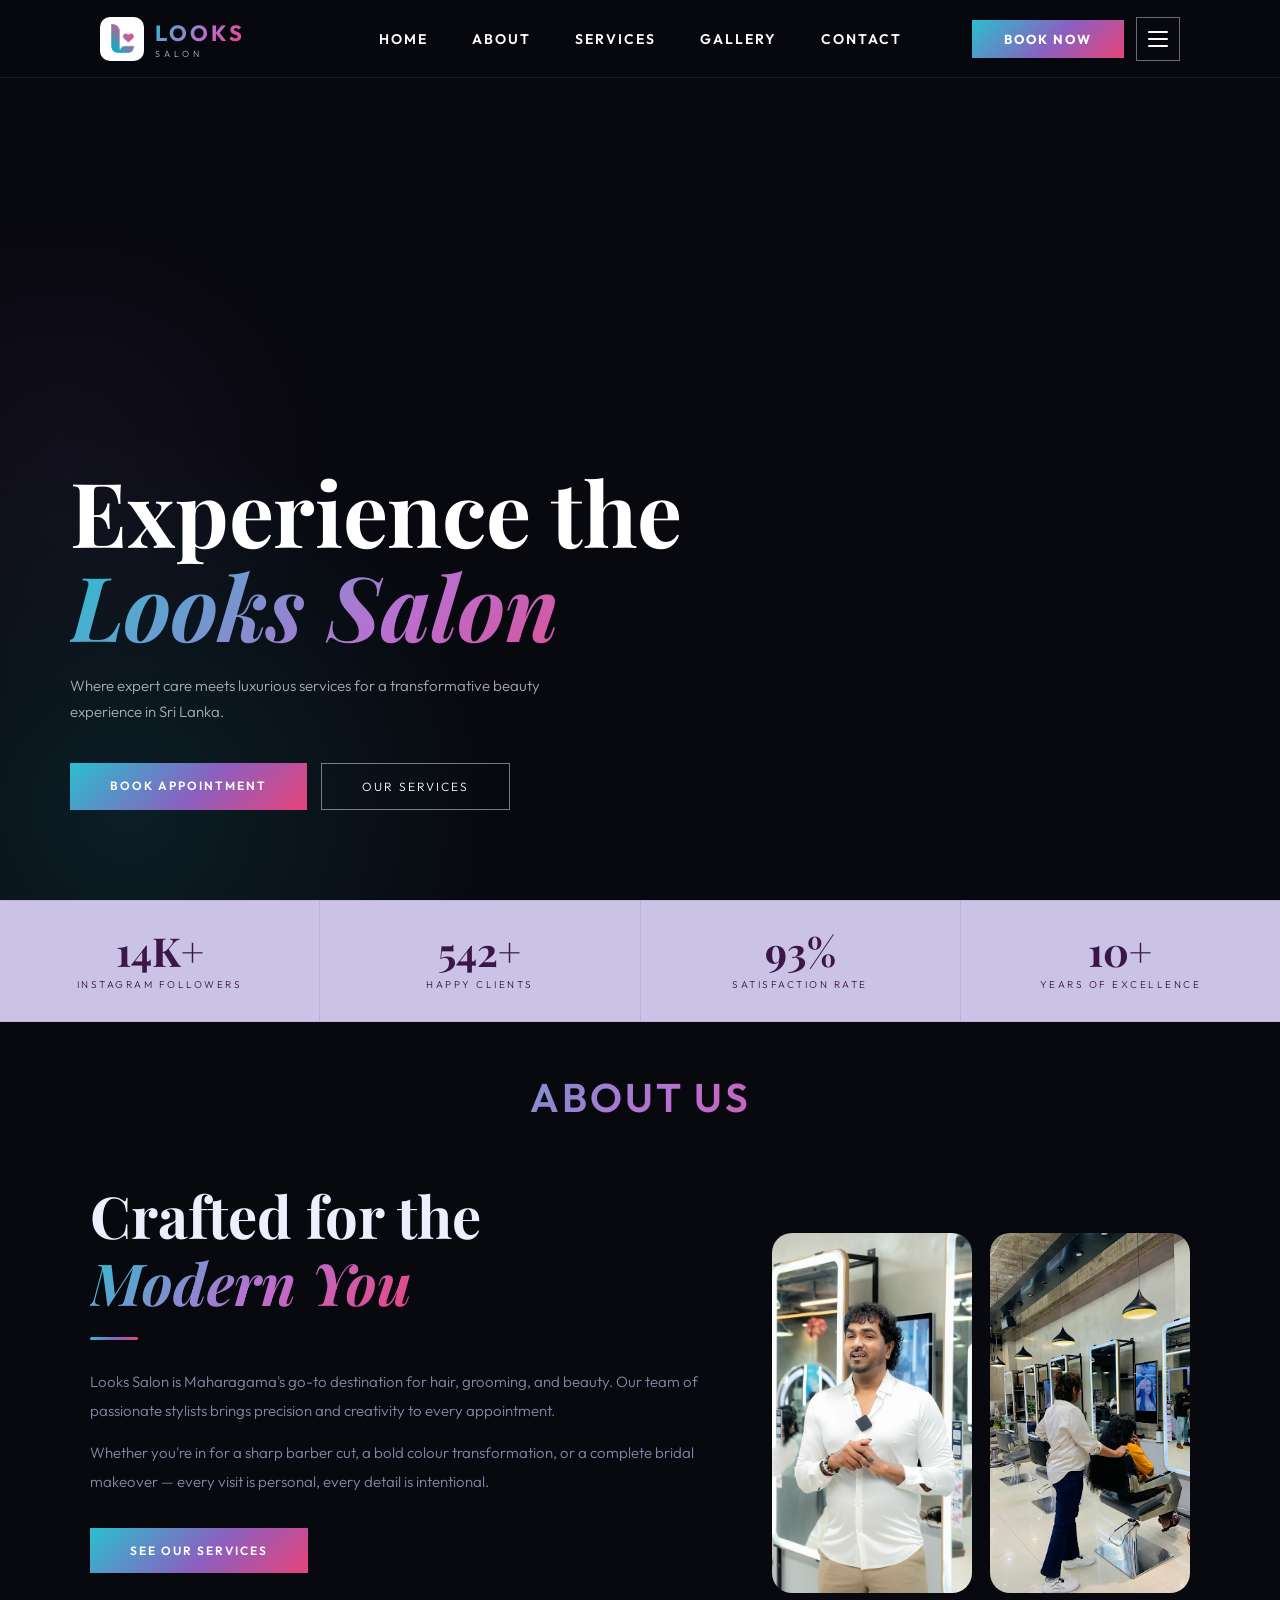
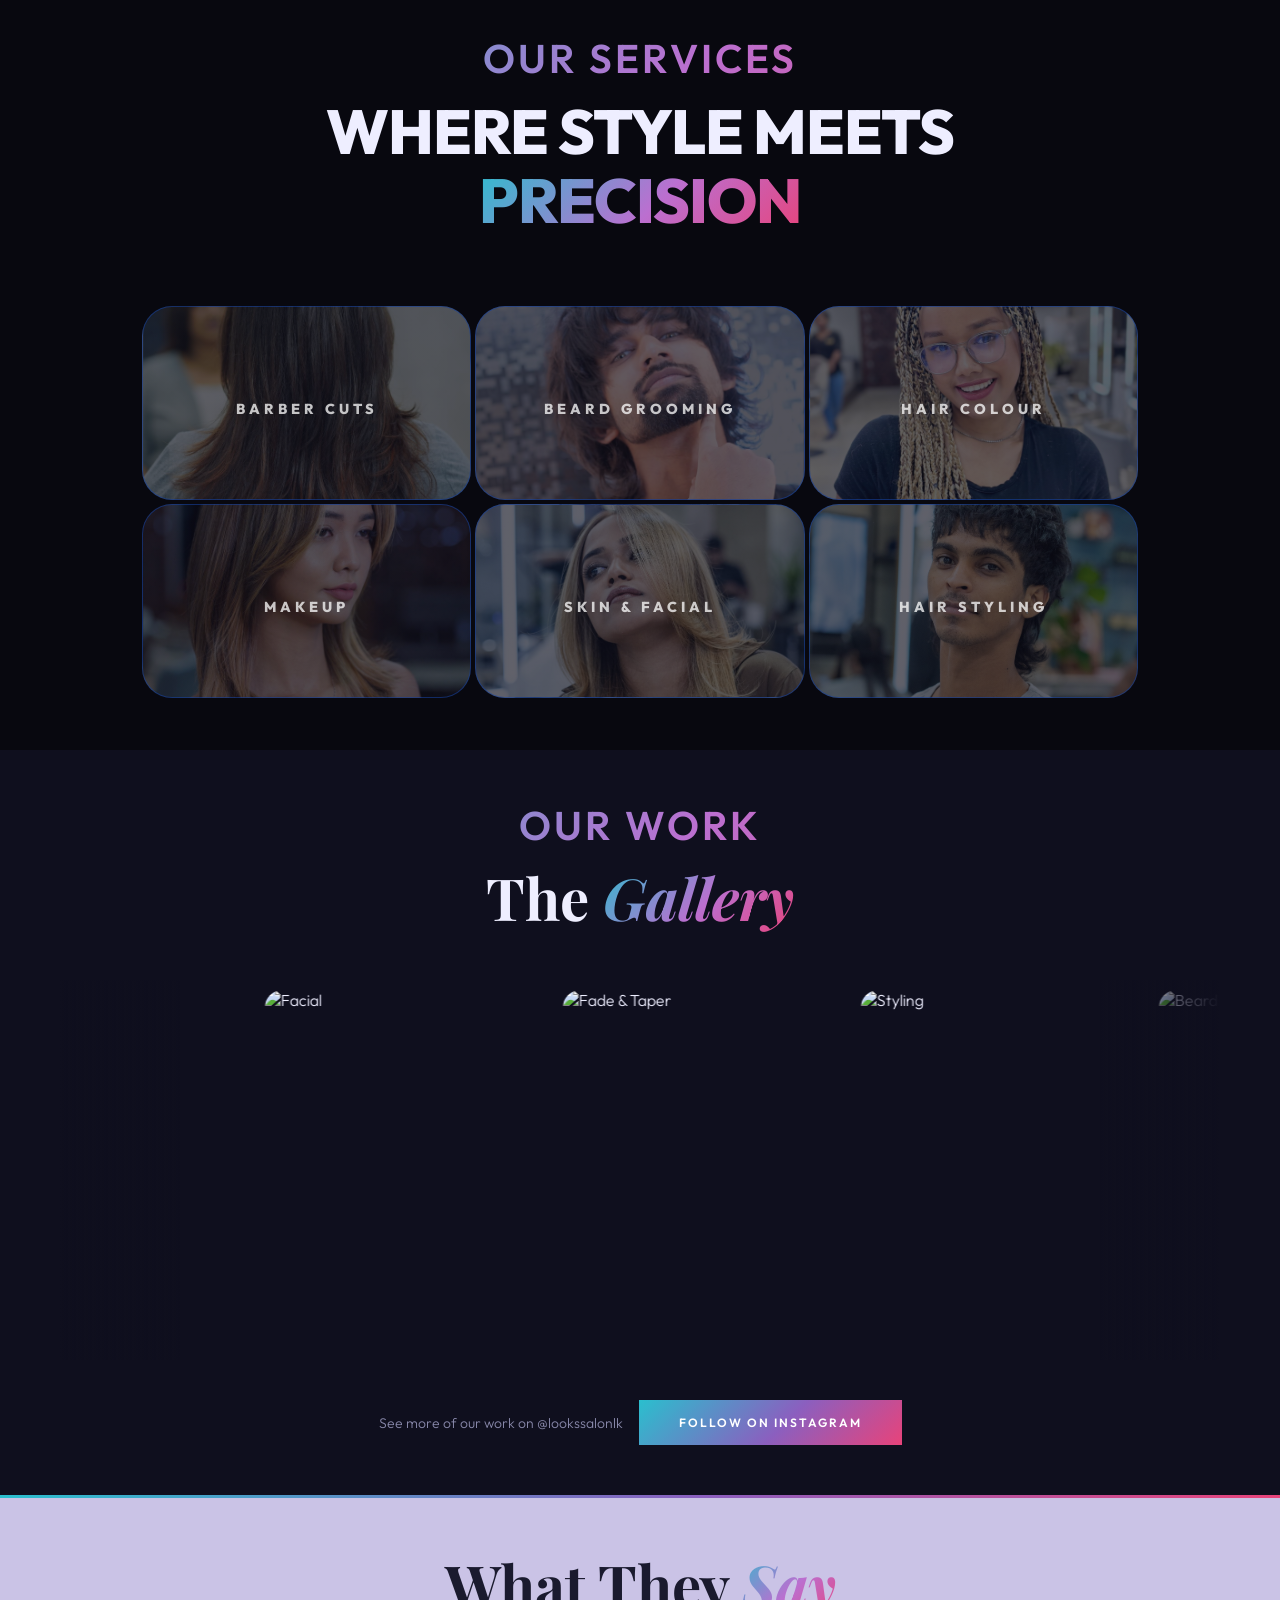
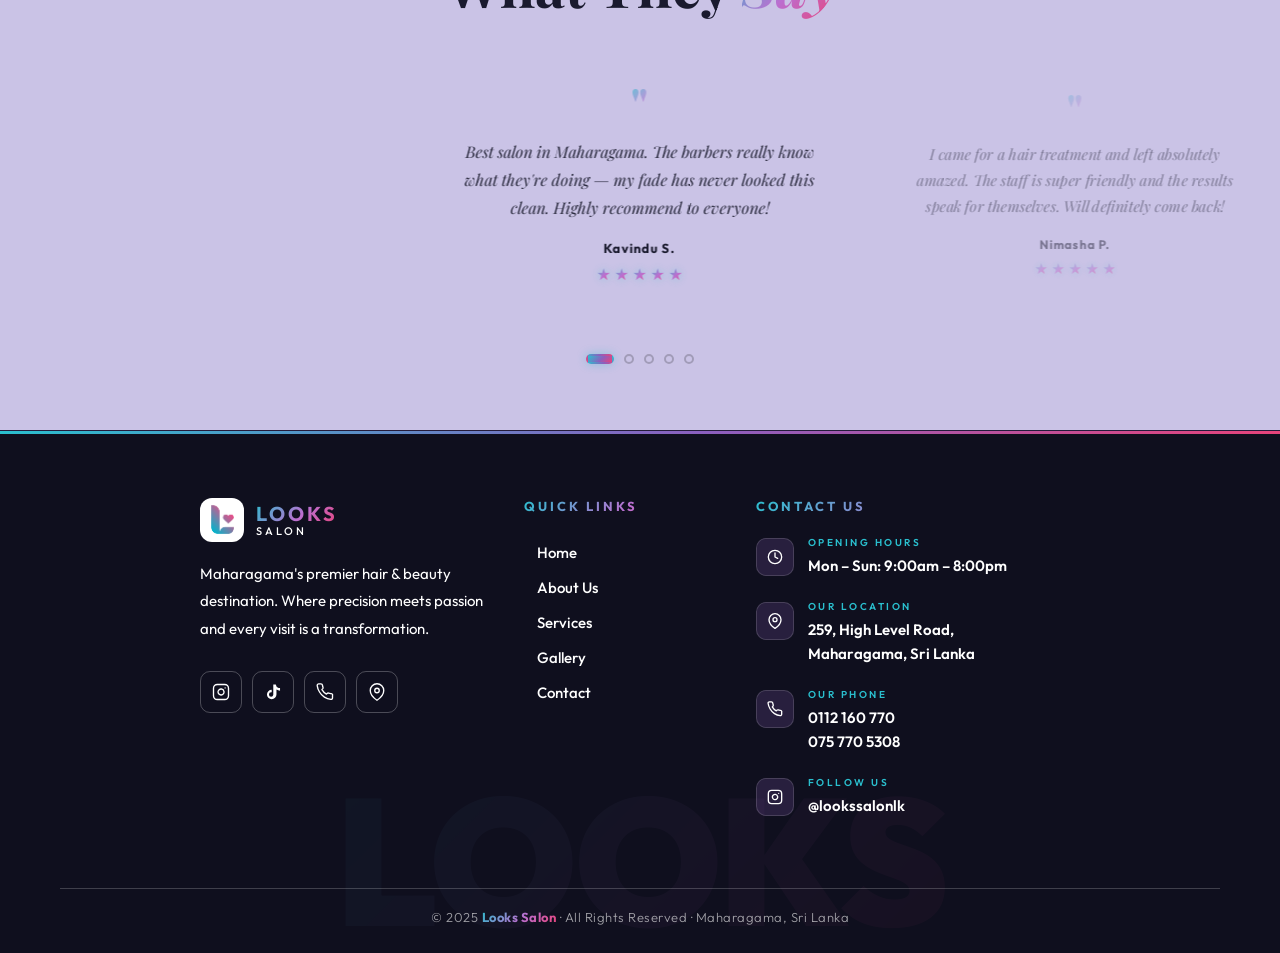
==== index.html @ 09a5fd8b "Rename index.php to index.html" ====
<!DOCTYPE html>
<html lang="en">
<head>
<meta charset="UTF-8"/>
<meta name="viewport" content="width=device-width, initial-scale=1.0"/>
<title>Looks Salon — Maharagama</title>
<link href="https://fonts.googleapis.com/css2?family=Outfit:wght@200;300;400;500;600;700&family=Playfair+Display:ital,wght@0,400;0,700;1,400;1,600&display=swap" rel="stylesheet"/>
<link rel="stylesheet" href="styles/styles.css">
</head>
<body>

<!-- ══ NAV ══ -->
<nav id="mainNav">
  <div class="nav-inner">
  <!-- Logo left -->
  <a href="index.php" class="nav-logo">
    <div class="nav-logo-img">
      <img src="assets/images/logo.jpg" alt="Looks Salon Logo" width="65">
    </div>
    <div>
      <span class="nav-logo-text">LOOKS</span>
      <span class="nav-logo-sub">SALON</span>
    </div>
  </a>

  <!-- Links center -->
  <ul class="nav-links">
    <li><a href="index.php">Home</a></li>
    <li><a href="#about">About</a></li>
    <li><a href="#services">Services</a></li>
    <li><a href="#gallery">Gallery</a></li>
    <li><a href="#contact">Contact</a></li>
  </ul>

  <!-- Right actions: Book Now + Hamburger -->
  <div class="nav-actions">
    <a href="booking.php" class="nav-book">Book Now</a>
    <button class="nav-hamburger" id="hamburgerBtn" title="Menu">
      <span></span>
      <span></span>
      <span></span>
    </button>
  </div>
</nav>
<div class="nav-drawer-overlay" id="drawerOverlay"></div>
<div class="nav-drawer" id="navDrawer">
  <ul class="drawer-links">
    <li><a href="#home">Home</a></li>
    <li><a href="#about">About Us</a></li>
    <li><a href="#services">Services</a></li>
    <li><a href="#gallery">Gallery</a></li>
    <li><a href="#contact">Contact</a></li>
  </ul>
  <a href="booking.php" class="drawer-book">Book Appointment</a>
</div>

<!-- ══ HERO — full-screen video ══ -->
<div class="hero" id="home">

  <!--
    ════════════════════════════════════════════════════════════
    TO ADD YOUR OWN VIDEO:
    Replace the src attributes below with your video file path.
    Example: src="videos/salon-bg.mp4"
    Supported formats: mp4 (recommended), webm, ogg
    Tips:
      - Keep video under 10MB for fast loading
      - Use a short loop (10–20 seconds)
      - Compress with HandBrake or Cloudconvert
    ════════════════════════════════════════════════════════════
  -->
  <video class="hero-video" autoplay muted loop playsinline>
    <source src="assets/videos/salon-bg.mp4" type="video/mp4">
  </video>

  <!-- Fallback background image (shown if video doesn't load) -->
  <div class="hero-video-fallback"></div>

<!-- Overlays -->
  <div class="hero-overlay"></div>
  <div class="hero-color-wash"></div>

  <!-- Content -->
  <div class="hero-content">

    <h1 class="hero-h1">
      Experience the<br/>
      <em>Looks Salon</em>
    </h1>
    <p class="hero-sub">Where expert care meets luxurious services for a transformative beauty experience in Sri Lanka.</p>
    <div class="hero-btns">
      <a href="booking.php" class="btn-g">Book Appointment</a>
      <a href="#services" class="btn-o">Our Services</a>
    </div>
  </div>
</div>

<!-- ══ STATS ══ -->
<div class="stats-row">
  <div class="stat"><div class="stat-n">14K+</div><div class="stat-l">Instagram Followers</div></div>
  <div class="stat"><div class="stat-n">545+</div><div class="stat-l">Happy Clients</div></div>
  <div class="stat"><div class="stat-n">94%</div><div class="stat-l">Satisfaction Rate</div></div>
  <div class="stat"><div class="stat-n">10+</div><div class="stat-l">Years of Excellence</div></div>
</div>

<!-- ══ ABOUT ══ -->
<section id="about" class="about-section">

  <!-- Centered text -->
  <div class="about-text">
    <span class="ey">About Us</span>
  </div>

  <div class="about-row">
    <div class="about-text-left">
      <h2 class="st center-align-text">Crafted for the<br/><em>Modern You</em></h2>
      <div class="g-line"></div>
      <p>Looks Salon is Maharagama's go-to destination for hair, grooming, and beauty. Our team of passionate stylists brings precision and creativity to every appointment.</p>
      <p>Whether you're in for a sharp barber cut, a bold colour transformation, or a complete bridal makeover — every visit is personal, every detail is intentional.</p>
      <a href="#services" class="btn-g center-align-box">See Our Services</a>
    </div>

    <div class="about-imgs">
      <div class="about-img-card">
        <img src="assets/images/about1.jpg" alt="Barber Cut"/>
        <div class="about-img-label">Chandana Wijesinghe</div>
      </div>
      <div class="about-img-card">
        <img src="assets/images/about2.jpg" alt="Beauty & Skin"/>
        <div class="about-img-label">Looks Salon Premises</div>
      </div>
    </div>
  </div>

</section>

<!-- ══ SERVICES ══ -->
<section id="services" class="svc-section">
  <div class="svc-header-wrap">
    <div class="ey">Our Services</div>
    <h2 class="svc-big-title">Where Style Meets<br/><em>Precision</em></h2>
  </div>

<div class="svc-grid">

    <a href="booking.php" class="svc-tile svc-bg-1">
      <div class="svc-tile-inner">
        <img src="assets/images/i.jpg" alt="">
        <div class="svc-tile-name">Barber Cuts</div>
      </div>
    </a>

    <a href="booking.php" class="svc-tile svc-bg-2">
      <div class="svc-tile-inner">
        <div class="svc-tile-name">Beard Grooming</div>
      </div>
    </a>

    <a href="booking.php" class="svc-tile svc-bg-3">
      <div class="svc-tile-inner">
        <div class="svc-tile-name">Hair Colour</div>
      </div>
    </a>

    <a href="booking.php" class="svc-tile svc-bg-4">
      <div class="svc-tile-inner">
        <div class="svc-tile-name">Makeup</div>
      </div>
    </a>

    <a href="booking.php" class="svc-tile svc-bg-5">
      <div class="svc-tile-inner">
        <div class="svc-tile-name">Skin &amp; Facial</div>
      </div>
    </a>

    <a href="booking.php" class="svc-tile svc-bg-6">
      <div class="svc-tile-inner">
        <div class="svc-tile-name">Hair Styling</div>
      </div>
    </a>

</div>


</section>

<!-- ══ GALLERY ══ -->
<div class="gal-section" id="gallery">
  <div class="gal-hd">
    <span class="ey">Our Work</span>
    <h2 class="st">The <em>Gallery</em></h2>
  </div>

  <!-- Horizontal Photo Strip -->
  <div class="gal-strip-wrap">
    <div class="gal-strip" id="galStrip">

      <!-- Set A -->
      <div class="gal-photo-card">
        <img src="https://images.unsplash.com/photo-1503951914875-452162b0f3f1?w=500&q=80" alt="Barber Cut" loading="lazy"/>
        <div class="gal-photo-label">Barber Cut</div>
      </div>
      <div class="gal-photo-card">
        <img src="https://images.unsplash.com/photo-1570172619644-dfd03ed5d881?w=500&q=80" alt="Facial" loading="lazy"/>
        <div class="gal-photo-label">Facial</div>
      </div>
      <div class="gal-photo-card">
        <img src="https://images.unsplash.com/photo-1622286342621-4bd786c2447c?w=500&q=80" alt="Fade & Taper" loading="lazy"/>
        <div class="gal-photo-label">Fade & Taper</div>
      </div>
      <div class="gal-photo-card">
        <img src="https://images.unsplash.com/photo-1522337360788-8b13dee7a37e?w=500&q=80" alt="Styling" loading="lazy"/>
        <div class="gal-photo-label">Styling</div>
      </div>
      <div class="gal-photo-card">
        <img src="https://images.unsplash.com/photo-1585747860715-2ba37e788b70?w=500&q=80" alt="Beard Grooming" loading="lazy"/>
        <div class="gal-photo-label">Beard Grooming</div>
      </div>
      <div class="gal-photo-card">
        <img src="https://images.unsplash.com/photo-1460533893735-45cea2212645?w=500&q=80" alt="Colour" loading="lazy"/>
        <div class="gal-photo-label">Colour</div>
      </div>
      <div class="gal-photo-card">
        <img src="https://images.unsplash.com/photo-1487412720507-e7ab37603c6f?w=500&q=80" alt="Bridal Makeup" loading="lazy"/>
        <div class="gal-photo-label">Bridal Makeup</div>
      </div>
      <div class="gal-photo-card">
        <img src="https://images.unsplash.com/photo-1512290923902-8a9f81dc236c?w=500&q=80" alt="Skin Care" loading="lazy"/>
        <div class="gal-photo-label">Skin Care</div>
      </div>

      <!-- Set B — duplicate for seamless loop -->
      <div class="gal-photo-card">
        <img src="https://images.unsplash.com/photo-1503951914875-452162b0f3f1?w=500&q=80" alt="Barber Cut" loading="lazy"/>
        <div class="gal-photo-label">Barber Cut</div>
      </div>
      <div class="gal-photo-card">
        <img src="https://images.unsplash.com/photo-1570172619644-dfd03ed5d881?w=500&q=80" alt="Facial" loading="lazy"/>
        <div class="gal-photo-label">Facial</div>
      </div>
      <div class="gal-photo-card">
        <img src="https://images.unsplash.com/photo-1622286342621-4bd786c2447c?w=500&q=80" alt="Fade & Taper" loading="lazy"/>
        <div class="gal-photo-label">Fade & Taper</div>
      </div>
      <div class="gal-photo-card">
        <img src="https://images.unsplash.com/photo-1522337360788-8b13dee7a37e?w=500&q=80" alt="Styling" loading="lazy"/>
        <div class="gal-photo-label">Styling</div>
      </div>
      <div class="gal-photo-card">
        <img src="https://images.unsplash.com/photo-1585747860715-2ba37e788b70?w=500&q=80" alt="Beard Grooming" loading="lazy"/>
        <div class="gal-photo-label">Beard Grooming</div>
      </div>
      <div class="gal-photo-card">
        <img src="https://images.unsplash.com/photo-1460533893735-45cea2212645?w=500&q=80" alt="Colour" loading="lazy"/>
        <div class="gal-photo-label">Colour</div>
      </div>
      <div class="gal-photo-card">
        <img src="https://images.unsplash.com/photo-1487412720507-e7ab37603c6f?w=500&q=80" alt="Bridal Makeup" loading="lazy"/>
        <div class="gal-photo-label">Bridal Makeup</div>
      </div>
      <div class="gal-photo-card">
        <img src="https://images.unsplash.com/photo-1512290923902-8a9f81dc236c?w=500&q=80" alt="Skin Care" loading="lazy"/>
        <div class="gal-photo-label">Skin Care</div>
      </div>

    </div>
  </div>

  <!-- Instagram CTA -->
  <div class="gal-cta">
    <p>See more of our work on <span>@lookssalonlk</span></p>
    <a href="https://www.instagram.com/lookssalonlk/" target="_blank" class="btn-g">Follow on Instagram</a>
  </div>
</div>


<!-- ══ TESTIMONIALS ══ -->
<section class="test-section">
  <div class="test-head">
    <h2 class="st">What They <em>Say</em></h2>
  </div>

  <div class="test-carousel-wrap">
    <div class="test-carousel" id="testCarousel">

      <div class="test-card">
        <span class="slide-quote">"</span>
        <p class="slide-text">Best salon in Maharagama. The barbers really know what they're doing — my fade has never looked this clean. Highly recommend to everyone!</p>
        <div class="slide-author">Kavindu S.</div>
        <div class="slide-stars">
          <span class="slide-star">★</span><span class="slide-star">★</span><span class="slide-star">★</span><span class="slide-star">★</span><span class="slide-star">★</span>
        </div>
      </div>

      <div class="test-card">
        <span class="slide-quote">"</span>
        <p class="slide-text">I came for a hair treatment and left absolutely amazed. The staff is super friendly and the results speak for themselves. Will definitely come back!</p>
        <div class="slide-author">Nimasha P.</div>
        <div class="slide-stars">
          <span class="slide-star">★</span><span class="slide-star">★</span><span class="slide-star">★</span><span class="slide-star">★</span><span class="slide-star">★</span>
        </div>
      </div>

      <div class="test-card">
        <span class="slide-quote">"</span>
        <p class="slide-text">Got my bridal makeup done here and it was absolutely perfect. Looked stunning on my big day. 100% recommend Looks Salon to every bride!</p>
        <div class="slide-author">Sandali R.</div>
        <div class="slide-stars">
          <span class="slide-star">★</span><span class="slide-star">★</span><span class="slide-star">★</span><span class="slide-star">★</span><span class="slide-star">★</span>
        </div>
      </div>

      <div class="test-card">
        <span class="slide-quote">"</span>
        <p class="slide-text">The colour treatment I got was incredible. They really understood what I wanted and delivered beyond my expectations. Amazing team!</p>
        <div class="slide-author">Dilanka M.</div>
        <div class="slide-stars">
          <span class="slide-star">★</span><span class="slide-star">★</span><span class="slide-star">★</span><span class="slide-star">★</span><span class="slide-star">★</span>
        </div>
      </div>

      <div class="test-card">
        <span class="slide-quote">"</span>
        <p class="slide-text">Great vibe, great staff, great results. My beard has never been this sharp. This is the only salon I trust in Maharagama now!</p>
        <div class="slide-author">Tharindu K.</div>
        <div class="slide-stars">
          <span class="slide-star">★</span><span class="slide-star">★</span><span class="slide-star">★</span><span class="slide-star">★</span><span class="slide-star">★</span>
        </div>
      </div>

    </div>
  </div>

  <!-- Dots -->
  <div class="slider-dots" id="sliderDots">
    <button class="dot active"></button>
    <button class="dot"></button>
    <button class="dot"></button>
    <button class="dot"></button>
    <button class="dot"></button>
  </div>

</section>

<!-- ══ FOOTER ══ -->
<footer id="contact">
  <div class="f-top-strip"></div>
  <div class="f-watermark">LOOKS</div>

  <div class="f-main">

    <!-- Brand col -->
    <div class="f-col-inner">
      <a href="#" class="f-logo-wrap">
        <div class="f-logo-box">
                <img src="assets/images/logo.jpg" alt="Looks Salon Logo" width="65">
        </div>
        <div>
          <span class="f-logo-name">Looks</span>
          <span class="f-logo-sub">Salon</span>
        </div>
      </a>
      <p class="f-tagline">Maharagama&apos;s premier hair &amp; beauty destination. Where precision meets passion and every visit is a transformation.</p>
      <div class="f-socials">
        <a href="https://www.instagram.com/lookssalonlk/" target="_blank" class="f-soc" title="Instagram">
          <svg width="18" height="18" viewBox="0 0 24 24" fill="none" stroke="currentColor" stroke-width="1.8" stroke-linecap="round" stroke-linejoin="round"><rect x="2" y="2" width="20" height="20" rx="5"/><path d="M16 11.37A4 4 0 1 1 12.63 8 4 4 0 0 1 16 11.37z"/><line x1="17.5" y1="6.5" x2="17.51" y2="6.5"/></svg>
        </a>
        <a href="https://www.tiktok.com/@lookssalonlk" target="_blank" class="f-soc" title="TikTok">
          <svg width="18" height="18" viewBox="0 0 24 24" fill="currentColor"><path d="M19.59 6.69a4.83 4.83 0 0 1-3.77-4.25V2h-3.45v13.67a2.89 2.89 0 0 1-2.88 2.5 2.89 2.89 0 0 1-2.89-2.89 2.89 2.89 0 0 1 2.89-2.89c.28 0 .54.04.79.1V9.01a6.34 6.34 0 0 0-6.34 6.34 6.34 6.34 0 0 0 6.34 6.34 6.34 6.34 0 0 0 6.33-6.34V8.69a8.18 8.18 0 0 0 4.78 1.52V6.76a4.85 4.85 0 0 1-1.01-.07z"/></svg>
        </a>
        <a href="tel:+94112160770" class="f-soc" title="Call Us">
          <svg width="18" height="18" viewBox="0 0 24 24" fill="none" stroke="currentColor" stroke-width="1.8" stroke-linecap="round" stroke-linejoin="round"><path d="M22 16.92v3a2 2 0 0 1-2.18 2 19.79 19.79 0 0 1-8.63-3.07A19.5 19.5 0 0 1 4.69 12 19.79 19.79 0 0 1 1.61 3.41 2 2 0 0 1 3.6 1.21h3a2 2 0 0 1 2 1.72c.127.96.361 1.903.7 2.81a2 2 0 0 1-.45 2.11L7.91 8.79a16 16 0 0 0 6 6l.86-.86a2 2 0 0 1 2.11-.45c.907.339 1.85.573 2.81.7A2 2 0 0 1 22 16.92z"/></svg>
        </a>
        <a href="https://maps.google.com/?q=259+High+Level+Road+Maharagama+Sri+Lanka" target="_blank" class="f-soc" title="Google Maps">
          <svg width="18" height="18" viewBox="0 0 24 24" fill="none" stroke="currentColor" stroke-width="1.8" stroke-linecap="round" stroke-linejoin="round"><path d="M21 10c0 7-9 13-9 13s-9-6-9-13a9 9 0 0 1 18 0z"/><circle cx="12" cy="10" r="3"/></svg>
        </a>
      </div>
    </div>

    <!-- Quick links col -->
    <div class="f-col-inner">
      <span class="f-col-title">Quick Links</span>
      <a href="#home" class="f-link">Home</a>
      <a href="#about" class="f-link">About Us</a>
      <a href="#services" class="f-link">Services</a>
      <a href="#gallery" class="f-link">Gallery</a>
      <a href="#contact" class="f-link">Contact</a>
    </div>

<!-- Contact col -->
    <div class="f-col-inner" style="padding-right:0;">
      <span class="f-col-title">Contact Us</span>

      <div class="f-info-item">
        <div class="f-info-icon">
          <svg width="16" height="16" viewBox="0 0 24 24" fill="none" stroke="currentColor" stroke-width="2" stroke-linecap="round" stroke-linejoin="round"><circle cx="12" cy="12" r="10"/><polyline points="12 6 12 12 16 14"/></svg>
        </div>
        <div>
          <span class="f-info-label">Opening Hours</span>
          <div class="f-info-val">Mon – Sun: 9:00am – 8:00pm</div>
        </div>
      </div>

      <div class="f-info-item">
        <div class="f-info-icon">
          <svg width="16" height="16" viewBox="0 0 24 24" fill="none" stroke="currentColor" stroke-width="2" stroke-linecap="round" stroke-linejoin="round"><path d="M21 10c0 7-9 13-9 13s-9-6-9-13a9 9 0 0 1 18 0z"/><circle cx="12" cy="10" r="3"/></svg>
        </div>
        <div>
          <span class="f-info-label">Our Location</span>
          <div class="f-info-val">259, High Level Road,<br/>Maharagama, Sri Lanka</div>
        </div>
      </div>

      <div class="f-info-item">
        <div class="f-info-icon">
          <svg width="16" height="16" viewBox="0 0 24 24" fill="none" stroke="currentColor" stroke-width="2" stroke-linecap="round" stroke-linejoin="round"><path d="M22 16.92v3a2 2 0 0 1-2.18 2 19.79 19.79 0 0 1-8.63-3.07A19.5 19.5 0 0 1 4.69 12 19.79 19.79 0 0 1 1.61 3.41 2 2 0 0 1 3.6 1.21h3a2 2 0 0 1 2 1.72c.127.96.361 1.903.7 2.81a2 2 0 0 1-.45 2.11L7.91 8.79a16 16 0 0 0 6 6l.86-.86a2 2 0 0 1 2.11-.45c.907.339 1.85.573 2.81.7A2 2 0 0 1 22 16.92z"/></svg>
        </div>
        <div>
          <span class="f-info-label">Our Phone</span>
          <div class="f-info-val">
            <a href="tel:+94112160770">0112 160 770</a><br/>
            <a href="tel:+94757705308">075 770 5308</a>
          </div>
        </div>
      </div>

      <div class="f-info-item">
        <div class="f-info-icon">
          <svg width="16" height="16" viewBox="0 0 24 24" fill="none" stroke="currentColor" stroke-width="2" stroke-linecap="round" stroke-linejoin="round"><rect x="2" y="2" width="20" height="20" rx="5"/><path d="M16 11.37A4 4 0 1 1 12.63 8 4 4 0 0 1 16 11.37z"/><line x1="17.5" y1="6.5" x2="17.51" y2="6.5"/></svg>
        </div>
        <div>
          <span class="f-info-label">Follow Us</span>
          <div class="f-info-val"><a href="https://www.instagram.com/lookssalonlk/" target="_blank">@lookssalonlk</a></div>
        </div>
      </div>

    </div>
  </div>

  <div class="f-divider"></div>
  <div class="f-bottom-divider"></div>

  <div class="f-bottom">
    <div class="f-copy">© 2025 <span>Looks Salon</span> · All Rights Reserved · Maharagama, Sri Lanka</div>

  </div>
  
</footer>
<script>
  // Horizontal Gallery Strip — auto-scroll + mouse drag + touch swipe
  document.addEventListener('DOMContentLoaded', () => {
    const strip = document.getElementById('galStrip');
    if (!strip) return;

    // ── Track current translation manually so drag/touch can pick up where the CSS animation left off ──
    let currentX = 0;       // current translateX offset (negative = scrolled right)
    let animating = true;
    let lastTime = null;
    const SPEED = 0.04;     // px per ms  (increase to speed up)

    // Total width of one set (half the strip, since content is duplicated)
    const getHalfWidth = () => strip.scrollWidth / 2;

    // Replace CSS animation with rAF loop so drag/touch can interop cleanly
    strip.style.animation = 'none';
    strip.style.transform = `translateX(0px)`;

    function tick(ts) {
      if (!lastTime) lastTime = ts;
      const dt = ts - lastTime;
      lastTime = ts;

      if (animating) {
        currentX -= SPEED * dt;
        const half = getHalfWidth();
        // Seamless loop: once we've scrolled one full set, jump back
        if (Math.abs(currentX) >= half) {
          currentX += half;
        }
        strip.style.transform = `translateX(${currentX}px)`;
      }

      requestAnimationFrame(tick);
    }
    requestAnimationFrame(tick);

    // ── Shared drag logic ──
    let dragging = false;
    let dragStartX = 0;
    let dragStartOffset = 0;

    function onDragStart(clientX) {
      dragging = true;
      animating = false;
      dragStartX = clientX;
      dragStartOffset = currentX;
    }

    function onDragMove(clientX) {
      if (!dragging) return;
      const delta = clientX - dragStartX;
      let next = dragStartOffset + delta;

      // Keep within seamless bounds
      const half = getHalfWidth();
      if (next > 0) next -= half;
      if (next < -half) next += half;

      currentX = next;
      strip.style.transform = `translateX(${currentX}px)`;
    }

    function onDragEnd() {
      if (!dragging) return;
      dragging = false;
      animating = true;   // resume auto-scroll from current position
      lastTime = null;    // reset timer so no jump
    }

    // ── Mouse events ──
    strip.addEventListener('mousedown', e => {
      e.preventDefault();
      strip.style.cursor = 'grabbing';
      onDragStart(e.clientX);
    });
    window.addEventListener('mouseup', () => {
      if (!dragging) return;
      strip.style.cursor = 'grab';
      onDragEnd();
    });
    window.addEventListener('mousemove', e => {
      if (!dragging) return;
      onDragMove(e.clientX);
    });

    // ── Touch events ──
    strip.addEventListener('touchstart', e => {
      onDragStart(e.touches[0].clientX);
    }, { passive: true });
    strip.addEventListener('touchmove', e => {
      onDragMove(e.touches[0].clientX);
    }, { passive: true });
    strip.addEventListener('touchend', onDragEnd, { passive: true });

    // ── Pause on hover (desktop) ──
    strip.addEventListener('mouseenter', () => { if (!dragging) animating = false; });
    strip.addEventListener('mouseleave', () => { if (!dragging) { animating = true; lastTime = null; } });
  });

  // 3-up Testimonial Carousel
  document.addEventListener('DOMContentLoaded', () => {
    const carousel = document.getElementById('testCarousel');
    if (!carousel) return;

    const cards = Array.from(carousel.querySelectorAll('.test-card'));
    const dots  = Array.from(document.querySelectorAll('#sliderDots .dot'));
    const total = cards.length;
    let current = 0;
    let autoInterval;

    function goTo(n) {
      current = (n + total) % total;

      const wrap = carousel.parentElement;
      const wrapW = wrap.offsetWidth;
      const isMobile = window.innerWidth <= 960;
      const cardW = carousel.querySelector('.test-card').offsetWidth;
      const gap = isMobile ? 0 : 24;

      let offset;
      if (isMobile) {
        // Show only active card, centred
        offset = (wrapW / 2) - (current * (cardW + gap)) - (cardW / 2);
        // On mobile dim everything except active
        cards.forEach((c, i) => {
          c.style.opacity = i === current ? '1' : '0';
          c.style.pointerEvents = i === current ? '' : 'none';
        });
      } else {
        offset = (wrapW / 2) - (current * (cardW + gap)) - (cardW / 2);
        cards.forEach((c, i) => {
          c.style.opacity = '';
          c.style.pointerEvents = '';
        });
      }

      carousel.style.transform = `translateX(${offset}px)`;
      cards.forEach((c, i) => c.classList.toggle('active', i === current));
      dots.forEach((d, i) => d.classList.toggle('active', i === current));
    }

    function resetAuto() {
      clearInterval(autoInterval);
      autoInterval = setInterval(() => goTo(current + 1), 5000);
    }

    // Click a card to go to it
    cards.forEach((card, i) => {
      card.addEventListener('click', () => { goTo(i); resetAuto(); });
    });

    // Dots
    dots.forEach((dot, i) => {
      dot.addEventListener('click', () => { goTo(i); resetAuto(); });
    });

    // Arrows
    document.getElementById('testPrev')?.addEventListener('click', () => { goTo(current - 1); resetAuto(); });
    document.getElementById('testNext')?.addEventListener('click', () => { goTo(current + 1); resetAuto(); });

    // Touch swipe on carousel
    let touchStartX = 0;
    carousel.addEventListener('touchstart', e => { touchStartX = e.touches[0].clientX; }, { passive: true });
    carousel.addEventListener('touchend', e => {
      const diff = touchStartX - e.changedTouches[0].clientX;
      if (Math.abs(diff) > 40) { goTo(current + (diff > 0 ? 1 : -1)); resetAuto(); }
    }, { passive: true });

    // Init
    goTo(0);
    resetAuto();

    // Recalculate on resize
    window.addEventListener('resize', () => goTo(current));
  });


</script>
<script type="module" src="js/main.js"></script>
</body>
</html>
---- styles/styles.css ----
/* ─── ROOT VARIABLES ─── */
:root {
  --black: #08080f;
  --surface: #0f0f1e;
  --card: #131320;
  --border: rgba(138, 95, 191, 0.18);
  --cream: #eeeeff;
  --muted: #8888aa;
  --teal: #2abfce;
  --purple: #8b5fbf;
  --pink: #e8437a;
  --grad: linear-gradient(135deg, #2abfce 0%, #8b5fbf 55%, #e8437a 100%);
  --grad-t: linear-gradient(135deg, #2abfce 0%, #bb6fd0 55%, #e8437a 100%);
}

/* ─── BASE STYLES ─── */
*,
*::before,
*::after {
  margin: 0;
  padding: 0;
  box-sizing: border-box;
}

html {
  scroll-behavior: smooth;
  overflow-x: hidden;
}

body {
  background: var(--black);
  color: var(--cream);
  font-family: 'Outfit', sans-serif;
  font-weight: 300;
  overflow-x: hidden;
}

/* ─── NAVIGATION ─── */
nav {
  position: fixed;
  top: 0;
  left: 0;
  right: 0;
  z-index: 200;
  height: 78px;
  background: rgba(8, 8, 15, 0.97);
  backdrop-filter: blur(20px);
  border-bottom: 1px solid rgba(255, 255, 255, 0.08);
  transition: background 0.4s;
  display: flex;
  align-items: center;
  justify-content: center;
}

nav.scrolled {
  background: #08080f;
  border-bottom-color: var(--border);
}

.nav-inner {
  width: 100%;
  max-width: 1200px;
  margin: 0 auto;
  padding: 0 60px;
  display: grid;
  grid-template-columns: 1fr auto 1fr;
  align-items: center;
}

/* Logo */
.nav-logo {
  display: flex;
  align-items: center;
  gap: 11px;
  text-decoration: none;
  justify-self: start;
}

.nav-logo-img {
  width: 44px;
  height: 44px;
  border-radius: 10px;
  background: #fff;
  display: flex;
  align-items: center;
  justify-content: center;
  overflow: hidden;
  flex-shrink: 0;
}

.nav-logo-text {
  font-size: 22px;
  font-weight: 700;
  letter-spacing: 3px;
  text-transform: uppercase;
  background: var(--grad-t);
  -webkit-background-clip: text;
  -webkit-text-fill-color: transparent;
  background-clip: text;
}

.nav-logo-sub {
  display: block;
  font-size: 9px;
  letter-spacing: 4px;
  text-transform: uppercase;
  color: #fff;
  margin-top: 1px;
  -webkit-text-fill-color: #fff;
  opacity: 0.7;
}

/* Links */
.nav-links {
  display: flex;
  gap: 0;
  list-style: none;
  justify-self: center;
}

.nav-links a {
  text-decoration: none;
  color: #fff;
  font-size: 14px;
  letter-spacing: 2px;
  text-transform: uppercase;
  font-weight: 600;
  padding: 0 22px;
  line-height: 78px;
  display: block;
  transition: color .25s;
  position: relative;
}

.nav-links a::after {
  content: '';
  position: absolute;
  bottom: 0;
  left: 22px;
  right: 22px;
  height: 2px;
  background: var(--grad);
  transform: scaleX(0);
  transform-origin: center;
  transition: transform .3s;
}

.nav-links a:hover {
  color: var(--teal);
}

.nav-links a:hover::after {
  transform: scaleX(1);
}

/* Actions */
.nav-actions {
  display: flex;
  align-items: center;
  gap: 12px;
  justify-self: end;
}

.nav-book {
  background: var(--grad);
  color: #fff;
  padding: 11px 32px;
  font-size: 13px;
  letter-spacing: 2px;
  text-transform: uppercase;
  font-weight: 700;
  text-decoration: none;
  transition: opacity .25s, transform .2s;
}

.nav-book:hover {
  opacity: .85;
  transform: translateY(-1px);
}

/* Hamburger */
.nav-hamburger {
  width: 44px;
  height: 44px;
  border: 1.5px solid rgba(255, 255, 255, 0.4);
  background: transparent;
  cursor: pointer;
  display: flex;
  flex-direction: column;
  align-items: center;
  justify-content: center;
  gap: 5px;
  transition: border-color .25s, background .25s;
  flex-shrink: 0;
}

.nav-hamburger:hover {
  border-color: var(--teal);
  background: rgba(42, 191, 206, 0.08);
}

.nav-hamburger span {
  display: block;
  width: 20px;
  height: 2px;
  background: #fff;
  border-radius: 1px;
  transition: background .25s;
}

.nav-hamburger:hover span {
  background: var(--teal);
}

/* Mobile Drawer */
.nav-drawer {
  position: fixed;
  top: 78px;
  right: 0;
  bottom: 0;
  width: 280px;
  z-index: 300;
  background: #08080f;
  border-left: 1px solid var(--border);
  transform: translateX(100%);
  transition: transform .35s cubic-bezier(.4, 0, .2, 1);
  padding: 32px 0;
  overflow-y: auto;
}

.nav-drawer.open {
  transform: translateX(0);
}

.nav-drawer-overlay {
  position: fixed;
  inset: 0;
  z-index: 299;
  background: rgba(0, 0, 0, 0.5);
  opacity: 0;
  pointer-events: none;
  transition: opacity .35s;
}

.nav-drawer-overlay.open {
  opacity: 1;
  pointer-events: all;
}

.drawer-links {
  list-style: none;
  padding: 0;
  margin: 0;
}

.drawer-links li a {
  display: block;
  padding: 16px 32px;
  color: #fff;
  text-decoration: none;
  font-size: 15px;
  letter-spacing: 2px;
  text-transform: uppercase;
  font-weight: 600;
  border-bottom: 1px solid var(--border);
  transition: color .25s, background .25s;
}

.drawer-links li a:hover {
  color: var(--teal);
  background: rgba(42, 191, 206, 0.05);
}

.drawer-book {
  display: block;
  margin: 24px 32px 0;
  background: var(--grad);
  color: #fff;
  text-align: center;
  padding: 14px 24px;
  font-size: 13px;
  letter-spacing: 2px;
  text-transform: uppercase;
  font-weight: 700;
  text-decoration: none;
}

/* ─── HERO SECTION ─── */
.hero {
  position: relative;
  width: 100%;
  height: 100vh;
  display: flex;
  align-items: flex-end;
  padding: 0 70px 90px;
  overflow: hidden;
}

.hero-video {
  position: absolute;
  inset: 0;
  z-index: 2;
  width: 100%;
  height: 100%;
  object-fit: cover;
  display: block;
}

.hero-video-fallback {
  position: absolute;
  inset: 0;
  z-index: 1;
  background: var(--black);
}

.hero-overlay {
  position: absolute;
  inset: 0;
  z-index: 3;
  background: linear-gradient(to right, rgba(8, 8, 15, 0.75) 0%, rgba(8, 8, 15, 0.25) 55%, rgba(8, 8, 15, 0.1) 100%), linear-gradient(to top, rgba(8, 8, 15, 0.70) 0%, rgba(8, 8, 15, 0.0) 60%);
}

.hero-color-wash {
  position: absolute;
  inset: 0;
  z-index: 3;
  background: radial-gradient(ellipse 50% 70% at 10% 90%, rgba(42, 191, 206, 0.12) 0%, transparent 60%), radial-gradient(ellipse 40% 50% at 5% 50%, rgba(139, 95, 191, 0.08) 0%, transparent 55%);
}

.hero-content {
  position: relative;
  z-index: 4;
  max-width: 650px;
}

.hero-tag {
  display: inline-flex;
  align-items: center;
  gap: 8px;
  background: rgba(255, 255, 255, 0.08);
  border: 1px solid rgba(255, 255, 255, 0.15);
  backdrop-filter: blur(8px);
  padding: 7px 18px;
  border-radius: 2px;
  font-size: 11px;
  letter-spacing: 3px;
  text-transform: uppercase;
  color: rgba(255, 255, 255, 0.75);
  margin-bottom: 28px;
  opacity: 0;
  animation: fadeUp .7s .2s forwards;
}

.hero-tag-dot {
  width: 7px;
  height: 7px;
  border-radius: 50%;
  background: var(--grad);
}

.hero-h1 {
  font-family: 'Playfair Display', serif;
  font-size: clamp(46px, 7vw, 90px);
  line-height: 1.05;
  font-weight: 700;
  color: #fff;
  opacity: 0;
  animation: fadeUp .8s .35s forwards;
}

.hero-h1 em {
  display: block;
  font-style: italic;
  background: var(--grad-t);
  -webkit-background-clip: text;
  -webkit-text-fill-color: transparent;
  background-clip: text;
}

.hero-sub {
  font-size: 15px;
  color: rgba(255, 255, 255, 0.65);
  margin: 20px 0 38px;
  line-height: 1.75;
  font-weight: 300;
  max-width: 500px;
  opacity: 0;
  animation: fadeUp .8s .5s forwards;
}

.hero-btns {
  display: flex;
  gap: 14px;
  flex-wrap: wrap;
  opacity: 0;
  animation: fadeUp .8s .65s forwards;
}

.btn-g {
  background: var(--grad);
  color: #fff;
  padding: 15px 40px;
  text-decoration: none;
  font-size: 12px;
  letter-spacing: 2px;
  text-transform: uppercase;
  font-weight: 600;
  transition: opacity .3s, transform .2s;
  display: inline-block;
}

.btn-g:hover {
  opacity: .85;
  transform: translateY(-2px);
}

.btn-o {
  border: 1.5px solid rgba(255, 255, 255, 0.45);
  color: #fff;
  padding: 15px 40px;
  text-decoration: none;
  font-size: 12px;
  letter-spacing: 2px;
  text-transform: uppercase;
  transition: border-color .3s, background .3s;
  display: inline-block;
}

.btn-o:hover {
  border-color: var(--teal);
  background: rgba(42, 191, 206, 0.1);
}

.hero-scroll {
  position: absolute;
  bottom: 36px;
  right: 70px;
  z-index: 4;
  display: flex;
  flex-direction: column;
  align-items: center;
  gap: 10px;
  opacity: 0;
  animation: fadeUp .8s 1.1s forwards;
}

.hero-scroll span {
  font-size: 9px;
  letter-spacing: 3px;
  text-transform: uppercase;
  color: rgba(255, 255, 255, 0.45);
}

.scroll-line {
  width: 1px;
  height: 50px;
  background: linear-gradient(to bottom, rgba(42, 191, 206, 0.8), transparent);
  animation: scrollPulse 2s ease-in-out infinite;
}

.video-note {
  background: rgba(42, 191, 206, 0.08);
  border: 1px solid rgba(42, 191, 206, 0.2);
  padding: 12px 24px;
  text-align: center;
  font-size: 12px;
  color: var(--teal);
  letter-spacing: 1px;
}

.video-note strong {
  font-weight: 600;
}

/* ─── STATS ─── */
.stats-row {
  background-color: #cac3e6;
  display: flex;
  border-top: 1px solid var(--border);
  border-bottom: 1px solid var(--border);
}

.stat {
  flex: 1;
  padding: 30px 16px;
  text-align: center;
  border-right: 1px solid var(--border);
  transition: background .3s;
}

.stat:last-child {
  border-right: none;
}

.stat:hover {
  background: rgba(139, 95, 191, .05);
}

.stat-n {
  font-family: 'Playfair Display', serif;
  font-size: 40px;
  font-weight: 700;
  line-height: 1;
  color: #3c1647;
}

.stat-l {
  font-size: 10px;
  letter-spacing: 2.5px;
  text-transform: uppercase;
  color: #3c1647;
  margin-top: 7px;
}

/* ─── SHARED SECTION STYLES ─── */
section {
  padding: 110px 60px;
}

.ey {
  font-size: 2.5rem;
  letter-spacing: 3px;
  text-transform: uppercase;
  display: inline-block;
  margin-bottom: 14px;
  background: var(--grad-t);
  -webkit-background-clip: text;
  -webkit-text-fill-color: transparent;
  background-clip: text;
  font-weight: 600;
}

.st {
  font-family: 'Playfair Display', serif;
  font-size: clamp(34px, 5vw, 58px);
  font-weight: 700;
  line-height: 1.15;
  color: var(--cream);
}

.st em {
  font-style: italic;
  background: var(--grad-t);
  -webkit-background-clip: text;
  -webkit-text-fill-color: transparent;
  background-clip: text;
}

.g-line {
  width: 48px;
  height: 3px;
  border-radius: 2px;
  background: var(--grad);
  margin: 22px 0 30px;
}

/* ─── ABOUT SECTION ─── */
.about-section {
  padding: 50px 60px 0px 60px;
  background: var(--black);
}

.about-text {
  text-align: left;
  max-width: 680px;
  margin: 0 auto 60px;
}

.about-text .ey {
  display: block;
  text-align: center;
}

.about-text .st {
  margin-bottom: 0;
}

.about-text .g-line {
  margin: 22px 0 28px;
}

.about-text p {
  color: var(--muted);
  line-height: 1.9;
  font-size: 15px;
  margin-bottom: 14px;
}

.about-text .btn-g {
  margin-top: 18px;
  display: inline-block;
}

.about-text-left {
  text-align: left;
  max-width: 680px;
  margin: 0 0 60px;
}

.about-text-left .st {
  margin-bottom: 0;
}

.about-text-left .g-line {
  margin: 22px 0 28px;
}

.about-text-left p {
  color: var(--muted);
  line-height: 1.9;
  font-size: 15px;
  margin-bottom: 14px;
}

.about-text-left .btn-g {
  margin-top: 18px;
  display: inline-block;
}

.about-row {
  display: flex;
  gap: 40px;
  align-items: center;
  justify-content: center;
  max-width: 1100px;
  margin: 0 auto;
}

.about-imgs {
  display: grid;
  grid-template-columns: repeat(2, 1fr);
  gap: 18px;
  margin-top: 10px;
}

.about-img-card {
  position: relative;
  overflow: hidden;
  border-radius: 20px;
  height: 360px;
  cursor: pointer;
  width: 200px;
}

.about-img-card img {
  width: 100%;
  height: 100%;
  object-fit: cover;
  display: block;
  transition: transform .5s;
}

.about-img-card:hover img {
  transform: scale(1.06);
}

.about-img-card::before {
  content: '';
  position: absolute;
  inset: 0;
  z-index: 1;
  border-radius: 20px;
  border: 2px solid transparent;
  background: var(--grad) border-box;
  -webkit-mask: linear-gradient(#fff 0 0) padding-box, linear-gradient(#fff 0 0);
  -webkit-mask-composite: destination-out;
  mask-composite: exclude;
  opacity: 0;
  transition: opacity .35s;
}

.about-img-card:hover::before {
  opacity: 1;
}

.about-img-label {
  position: absolute;
  bottom: 0;
  left: 0;
  right: 0;
  z-index: 2;
  padding: 22px 20px;
  background: linear-gradient(transparent, rgba(8, 8, 15, 0.88));
  font-size: 12px;
  letter-spacing: 2px;
  text-transform: uppercase;
  font-weight: 600;
  background-clip: unset;
  -webkit-text-fill-color: unset;
  color: var(--teal);
  opacity: 0;
  transition: opacity .35s;
}

.about-img-card:hover .about-img-label {
  opacity: 1;
}

/* ─── SERVICES SECTION ─── */
.svc-section {
  background: var(--black);
  padding: 0px 60px 50px 60px;
}

.svc-header-wrap {
  text-align: center;
  margin-bottom: 70px;
}

.svc-header-wrap .ey {
  display: block;
  text-align: center;
}

.svc-pill {
  display: inline-block;
  border: 1px solid var(--border);
  padding: 8px 24px;
  border-radius: 50px;
  font-size: 2.5rem;
  letter-spacing: 3px;
  text-transform: uppercase;
  color: var(--muted);
  margin-bottom: 22px;
}

.svc-big-title {
  font-family: 'Outfit', sans-serif;
  font-weight: 800;
  font-size: clamp(32px, 5.5vw, 62px);
  line-height: 1.1;
  text-transform: uppercase;
  color: var(--cream);
  margin-bottom: 18px;
  letter-spacing: -1px;
}

.svc-big-title em {
  font-style: normal;
  background: var(--grad-t);
  -webkit-background-clip: text;
  -webkit-text-fill-color: transparent;
  background-clip: text;
}

.svc-subtitle {
  font-size: 14px;
  color: var(--muted);
  line-height: 1.75;
  max-width: 520px;
  margin: 0 auto;
}

/* Service Grid Tiles */
.svc-grid {
  display: grid;
  grid-template-columns: repeat(3, 1fr);
  gap: 0;
  max-width: 1000px;
  margin: 0 auto;
}

.svc-tile {
  position: relative;
  --bg-img: none;
  background-color: #0d0d1a;
  background-image: linear-gradient(rgba(13, 13, 26, 0.65), rgba(13, 13, 26, 0.65)), var(--bg-img);
  background-size: cover;
  background-position: center;
  border: 1px solid rgba(21, 64, 158, 0.575);
  padding: 52px 24px 40px;
  display: flex;
  flex-direction: column;
  align-items: center;
  gap: 0;
  cursor: pointer;
  overflow: hidden;
  transition: background .35s;
  text-decoration: none;
  border-radius: 30px;
  margin: 2px;
}

.svc-tile::before {
  content: '';
  position: absolute;
  inset: 0;
  background: var(--grad);
  opacity: 0;
  transition: opacity .35s;
  z-index: 0;
}

.svc-tile::after {
  content: '';
  position: absolute;
  inset: 2px;
  z-index: 1;
  transition: background .35s;
}

.svc-tile:hover::before {
  opacity: 1;
}

.svc-tile:hover::after {
  background: rgba(17, 24, 40, 0.65);
}

.svc-tile-inner {
  position: relative;
  z-index: 2;
  display: flex;
  flex-direction: column;
  align-items: center;
  gap: 0;
  width: 100%;
}

.svc-tile-num {
  position: absolute;
  top: 18px;
  left: 22px;
  z-index: 3;
  font-size: 10px;
  letter-spacing: 3px;
  font-weight: 700;
  color: rgba(255, 255, 255, 0.2);
  transition: color .35s;
}

.svc-tile:hover .svc-tile-num {
  color: rgba(255, 255, 255, 0.5);
}

.svc-tile-icon {
  width: 68px;
  height: 68px;
  display: flex;
  align-items: center;
  justify-content: center;
  color: rgba(42, 191, 206, 0.6);
  margin-bottom: 28px;
  transition: color .35s, transform .35s;
}

.svc-tile:hover .svc-tile-icon {
  color: #fff;
  transform: translateY(-4px) scale(1.08);
}

.svc-tile-name {
  font-size: .9rem;
  letter-spacing: 4px;
  text-transform: uppercase;
  font-weight: 800;
  color: rgba(255, 255, 255, 0.75);
  text-align: center;
  margin-bottom: auto;
  display: flex;
  justify-content: center;
  align-items: center;
  height: 100px;
  transition: color .35s;
}

.svc-tile:hover .svc-tile-name {
  color: #fff;
}

.svc-tile-price {
  font-size: 11px;
  letter-spacing: 1.5px;
  font-weight: 600;
  background: var(--grad-t);
  -webkit-background-clip: text;
  -webkit-text-fill-color: transparent;
  background-clip: text;
  margin-bottom: 0;
  opacity: 0.7;
  transition: opacity .35s;
}

.svc-tile:hover .svc-tile-price {
  opacity: 1;
}

.svc-tile-desc {
  font-size: 12px;
  color: rgba(255, 255, 255, 0.55);
  line-height: 1.65;
  text-align: center;
  margin-top: 0;
  max-height: 0;
  overflow: hidden;
  transition: max-height .4s ease, margin-top .4s ease, opacity .4s ease;
  opacity: 0;
}

.svc-tile:hover .svc-tile-desc {
  max-height: 80px;
  margin-top: 16px;
  opacity: 1;
}

.svc-tile-cta {
  font-size: 10px;
  letter-spacing: 3px;
  text-transform: uppercase;
  font-weight: 700;
  color: var(--teal);
  margin-top: 0;
  opacity: 0;
  transition: margin-top .35s, opacity .35s;
  display: flex;
  align-items: center;
  gap: 6px;
}

.svc-tile:hover .svc-tile-cta {
  margin-top: 18px;
  opacity: 1;
}

.svc-bg-1 {
  --bg-img: url('../assets/images/1.jpg');
}
  
.svc-bg-2 {
  --bg-img: url('../assets/images/2.jpg');
}

.svc-bg-3 {
  --bg-img: url('../assets/images/3.jpg');
}

.svc-bg-4 {
  --bg-img: url('../assets/images/4.jpg');
}

.svc-bg-5 {
  --bg-img: url('../assets/images/5.jpg');
}

.svc-bg-6 {
  --bg-img: url('../assets/images/6.jpg');
}

/* Service Accordion */
.acc-wrap {
  display: grid;
  grid-template-columns: 1fr 1fr;
  gap: 16px;
  max-width: 1100px;
  margin: 40px auto 0;
}

.acc-item {
  background: var(--card);
  border: 1px solid var(--border);
  border-radius: 18px;
  overflow: hidden;
  transition: border-color .3s;
}

.acc-item.open {
  border-color: rgba(42, 191, 206, 0.45);
}

.acc-header {
  display: flex;
  align-items: center;
  gap: 16px;
  padding: 22px 24px;
  cursor: pointer;
  transition: background .3s;
  user-select: none;
}

.acc-header:hover {
  background: rgba(255, 255, 255, 0.03);
}

.acc-num {
  font-size: 11px;
  letter-spacing: 2px;
  font-weight: 700;
  background: var(--grad-t);
  -webkit-background-clip: text;
  -webkit-text-fill-color: transparent;
  background-clip: text;
  flex-shrink: 0;
  width: 28px;
}

.acc-icon-wrap {
  width: 46px;
  height: 46px;
  border-radius: 12px;
  background: var(--grad);
  flex-shrink: 0;
  display: flex;
  align-items: center;
  justify-content: center;
  font-size: 20px;
}

.acc-title {
  flex: 1;
  font-size: 17px;
  font-weight: 600;
  color: #fff;
}

.acc-price-tag {
  font-size: 12px;
  font-weight: 600;
  background: var(--grad-t);
  -webkit-background-clip: text;
  -webkit-text-fill-color: transparent;
  background-clip: text;
  flex-shrink: 0;
}

.acc-arrow {
  width: 28px;
  height: 28px;
  border-radius: 50%;
  border: 1px solid var(--border);
  display: flex;
  align-items: center;
  justify-content: center;
  color: var(--muted);
  font-size: 13px;
  flex-shrink: 0;
  transition: transform .35s, background .3s, border-color .3s;
}

.acc-item.open .acc-arrow {
  transform: rotate(180deg);
  background: var(--grad);
  border-color: transparent;
  color: #fff;
}

.acc-body {
  display: grid;
  grid-template-rows: 0fr;
  transition: grid-template-rows .35s ease;
}

.acc-item.open .acc-body {
  grid-template-rows: 1fr;
}

.acc-body-inner {
  overflow: hidden;
}

.acc-content {
  padding: 0 24px 24px 88px;
  display: flex;
  gap: 20px;
  align-items: flex-start;
}

.acc-content-left {
  flex: 1;
}

.acc-desc {
  flex: 1;
  font-size: 13px;
  color: var(--muted);
  line-height: 1.75;
}

.acc-img {
  width: 110px;
  height: 80px;
  object-fit: cover;
  border-radius: 12px;
  flex-shrink: 0;
  border: 1px solid var(--border);
}

.acc-book {
  display: inline-block;
  margin-top: 14px;
  background: var(--grad);
  color: #fff;
  padding: 9px 22px;
  border-radius: 50px;
  font-size: 11px;
  letter-spacing: 1.5px;
  text-transform: uppercase;
  font-weight: 600;
  text-decoration: none;
  transition: opacity .3s;
}

.acc-book:hover {
  opacity: .85;
}

/* ─── GALLERY SECTION ─── */
.gal-section {
  padding: 50px 60px 50px 60px;
  background: var(--surface);
}

.gal-hd {
  margin-bottom: 50px;
  text-align: center;
}

.gal-hd .ey {
  display: block;
}

.gal-grid {
  display: grid;
  grid-template-columns: 1.15fr 1fr;
  grid-template-rows: auto;
  gap: 16px;
  max-width: 1200px;
  margin: 0 auto;
}

.gal-big {
  grid-row: 1 / 2;
  position: relative;
  overflow: hidden;
  border-radius: 20px;
  height: 580px;
  cursor: pointer;
}

.gal-big img {
  width: 100%;
  height: 100%;
  object-fit: cover;
  display: block;
  transition: transform .5s;
}

.gal-big:hover img {
  transform: scale(1.04);
}

.gal-small-col {
  display: grid;
  grid-template-rows: 1fr 1fr 1fr;
  gap: 16px;
}

.gal-small {
  position: relative;
  overflow: hidden;
  border-radius: 20px;
  height: 182px;
  cursor: pointer;
}

.gal-small img {
  width: 100%;
  height: 100%;
  object-fit: cover;
  display: block;
  transition: transform .5s;
}

.gal-small:hover img {
  transform: scale(1.05);
}

.gal-overlay {
  position: absolute;
  inset: 0;
  background: linear-gradient(to top, rgba(8, 8, 15, 0.75) 0%, transparent 55%);
  display: flex;
  align-items: flex-end;
  padding: 22px;
  opacity: 0;
  transition: opacity .35s;
}

.gal-big:hover .gal-overlay,
.gal-small:hover .gal-overlay {
  opacity: 1;
}

.gal-overlay-label {
  font-size: 12px;
  letter-spacing: 2.5px;
  text-transform: uppercase;
  font-weight: 600;
  background: var(--grad-t);
  -webkit-background-clip: text;
  -webkit-text-fill-color: transparent;
  background-clip: text;
}

.gal-big::before,
.gal-small::before {
  content: '';
  position: absolute;
  inset: 0;
  z-index: 1;
  border-radius: inherit;
  border: 2px solid transparent;
  background: var(--grad) border-box;
  -webkit-mask: linear-gradient(#fff 0 0) padding-box, linear-gradient(#fff 0 0);
  -webkit-mask-composite: destination-out;
  mask-composite: exclude;
  opacity: 0;
  transition: opacity .35s;
}

.gal-big:hover::before,
.gal-small:hover::before {
  opacity: 1;
}

.gal-cta {
  display: flex;
  justify-content: center;
  align-items: center;
  gap: 16px;
  margin-top: 40px;
  flex-wrap: wrap;
}

.gal-cta p {
  color: var(--muted);
  font-size: 14px;
}

/* ─── GALLERY HORIZONTAL PHOTO STRIP ─── */
.gal-strip-wrap {
  overflow: hidden;
  position: relative;
  width: 100%;
  max-width: 100vw;
  margin: 0 auto;
  padding: 10px 0;
  box-sizing: border-box;
}

/* Soft fade edges */
.gal-strip-wrap::before,
.gal-strip-wrap::after {
  content: '';
  position: absolute;
  top: 0;
  bottom: 0;
  width: 120px;
  z-index: 2;
  pointer-events: none;
}
.gal-strip-wrap::before {
  left: 0;
  background: linear-gradient(to right, var(--surface), transparent);
}
.gal-strip-wrap::after {
  right: 0;
  background: linear-gradient(to left, var(--surface), transparent);
}

@media (max-width: 768px) {
  .gal-strip-wrap {
    width: 100vw;
  }
}

.gal-strip {
  display: flex;
  gap: 18px;
  width: max-content;
  cursor: grab;
  will-change: transform;
}

.gal-strip:active {
  cursor: grabbing;
}

.gal-photo-card {
  position: relative;
  width: 280px;
  height: 360px;
  border-radius: 18px;
  overflow: hidden;
  flex-shrink: 0;
  cursor: pointer;
}

.gal-photo-card img {
  width: 100%;
  height: 100%;
  object-fit: cover;
  display: block;
  transition: transform 0.5s ease;
  pointer-events: none;
  user-select: none;
}

.gal-photo-card:hover img {
  transform: scale(1.06);
}

.gal-photo-label {
  position: absolute;
  bottom: 0;
  left: 0;
  right: 0;
  padding: 20px 18px 16px;
  background: linear-gradient(transparent, rgba(8,8,15,0.82));
  font-family: 'Outfit', sans-serif;
  font-size: 11px;
  font-weight: 700;
  letter-spacing: 2.5px;
  text-transform: uppercase;
  background-clip: unset;
  -webkit-text-fill-color: unset;
  color: rgba(255,255,255,0.85);
  opacity: 0;
  transition: opacity 0.3s ease;
}

.gal-photo-card:hover .gal-photo-label {
  opacity: 1;
}

/* Gradient border on hover */
.gal-photo-card::before {
  content: '';
  position: absolute;
  inset: 0;
  z-index: 1;
  border-radius: 18px;
  border: 2px solid transparent;
  background: var(--grad) border-box;
  -webkit-mask: linear-gradient(#fff 0 0) padding-box, linear-gradient(#fff 0 0);
  -webkit-mask-composite: destination-out;
  mask-composite: exclude;
  opacity: 0;
  transition: opacity 0.35s;
}

.gal-photo-card:hover::before {
  opacity: 1;
}


/* ─── TESTIMONIALS SECTION ─── */
.test-section {
  background: #cac3e6;
  padding: 56px 0;
  position: relative;
}

.test-section::before {
  content: '';
  display: block;
  height: 3px;
  background: var(--grad);
  position: absolute;
  top: 0;
  left: 0;
  right: 0;
}

.test-head {
  padding: 0 60px;
  margin-bottom: 28px;
  text-align: center;
}

.test-head .ey {
  background: var(--grad-t);
  -webkit-background-clip: text;
  -webkit-text-fill-color: transparent;
  background-clip: text;
}

.test-head .st {
  color: #1a1a2e;
}

.test-head .st em {
  background: var(--grad-t);
  -webkit-background-clip: text;
  -webkit-text-fill-color: transparent;
  background-clip: text;
}

.slider-wrap {
  position: relative;
  overflow: hidden;
}

.slider-track {
  display: flex;
  transition: transform 0.5s cubic-bezier(.4, 0, .2, 1);
}

.slide {
  min-width: 100%;
  padding: 0 60px 10px;
  display: flex;
  flex-direction: column;
  align-items: center;
  text-align: center;
}

/* ─── 3-UP CARD CAROUSEL ─── */
.test-carousel-wrap {
  overflow: hidden;
  padding: 10px 0 20px;
}

.test-carousel {
  display: flex;
  gap: 24px;
  transition: transform 0.5s cubic-bezier(.4, 0, .2, 1);
  will-change: transform;
}

.test-card {
  flex: 0 0 calc(33.333% - 16px);
  border-radius: 20px;
  padding: 32px 30px 28px;
  display: flex;
  flex-direction: column;
  align-items: center;
  text-align: center;
  transition: opacity 0.4s ease, transform 0.4s ease;
  opacity: 0.45;
  transform: scale(0.94);
  cursor: pointer;
}

.test-card.active {
  opacity: 1;
  transform: scale(1);
}

.slide-quote {
  font-family: 'Playfair Display', serif;
  font-size: 48px;
  line-height: 0.7;
  font-weight: 700;
  background: var(--grad-t);
  -webkit-background-clip: text;
  -webkit-text-fill-color: transparent;
  background-clip: text;
  margin-bottom: 16px;
  opacity: 0.6;
  display: block;
}

.slide-text {
  font-family: 'Playfair Display', serif;
  font-size: clamp(13px, 1.5vw, 16px);
  font-style: italic;
  line-height: 1.75;
  color: #2a2a3e;
  font-weight: 400;
  max-width: 580px;
  margin: 0 auto 18px;
}

.slide-author {
  font-size: 13px;
  font-weight: 700;
  color: #1a1a2e;
  letter-spacing: 1px;
  margin-bottom: 8px;
}

.slide-stars {
  display: flex;
  gap: 4px;
  justify-content: center;
  margin-bottom: 0;
}

.slide-star {
  font-size: 16px;
  background: var(--grad-t);
  -webkit-background-clip: text;
  -webkit-text-fill-color: transparent;
  background-clip: text;
  filter: drop-shadow(0 0 4px rgba(42, 191, 206, 0.4));
}

.slider-dots {
  display: flex;
  justify-content: center;
  gap: 10px;
  margin-top: 22px;
  margin-bottom: 10px;
  padding: 0 60px;
}

.dot {
  width: 10px;
  height: 10px;
  border-radius: 50%;
  border: 2px solid rgba(0, 0, 0, 0.2);
  background: transparent;
  cursor: pointer;
  transition: all .3s;
  padding: 0;
}

.dot.active {
  background: var(--grad);
  border-color: transparent;
  width: 28px;
  border-radius: 5px;
  box-shadow: 0 0 10px rgba(42, 191, 206, 0.4);
}




/* ─── CONTACT / CTA SECTION ─── */
.cta-section {
  background: var(--card);
  border-top: 1px solid var(--border);
  border-bottom: 1px solid var(--border);
  display: flex;
  justify-content: space-between;
  align-items: center;
  gap: 60px;
  flex-wrap: wrap;
  padding: 100px 60px;
  position: relative;
  overflow: hidden;
}

.cta-orb {
  position: absolute;
  width: 500px;
  height: 500px;
  border-radius: 50%;
  pointer-events: none;
  background: radial-gradient(ellipse, rgba(139, 95, 191, .07), transparent 70%);
  top: -180px;
  right: -160px;
}

.c-item {
  display: flex;
  align-items: center;
  gap: 14px;
  margin-bottom: 20px;
}

.c-icon {
  width: 40px;
  height: 40px;
  border-radius: 11px;
  background: var(--grad);
  display: flex;
  align-items: center;
  justify-content: center;
  font-size: 15px;
  flex-shrink: 0;
}

.c-lbl {
  font-size: 10px;
  letter-spacing: 2px;
  text-transform: uppercase;
  color: var(--muted);
  display: block;
}

.c-val {
  color: var(--cream);
  font-weight: 400;
  font-size: 14px;
  margin-top: 2px;
}

/* ─── FOOTER SECTION ─── */
footer {
  background: var(--surface);
  border-top: 1px solid var(--border);
  position: relative;
  overflow: hidden;
}

.f-top-strip {
  height: 3px;
  background: var(--grad);
  width: 100%;
}

.f-watermark {
  position: absolute;
  bottom: -20px;
  left: 50%;
  transform: translateX(-50%);
  font-family: 'Outfit', sans-serif;
  font-weight: 900;
  font-size: clamp(80px, 14vw, 180px);
  letter-spacing: -4px;
  text-transform: uppercase;
  white-space: nowrap;
  background: var(--grad-t);
  -webkit-background-clip: text;
  -webkit-text-fill-color: transparent;
  background-clip: text;
  opacity: 0.04;
  pointer-events: none;
  user-select: none;
}

.f-main {
  display: grid;
  grid-template-columns: 1.4fr 1fr 1.4fr;
  max-width: 1000px;
  margin: 0 auto;
  gap: 0;
  padding: 64px 60px 48px;
  position: relative;
  z-index: 1;
}

.f-col-inner {
  padding-right: 40px;
}

/* Footer Logo */
.f-logo-wrap {
  display: flex;
  align-items: center;
  gap: 12px;
  margin-bottom: 18px;
  text-decoration: none;
}

.f-logo-box {
  width: 44px;
  height: 44px;
  border-radius: 12px;
  background: #fff;
  display: flex;
  align-items: center;
  justify-content: center;
  font-size: 20px;
  font-weight: 800;
  color: #fff;
  flex-shrink: 0;
  overflow: hidden;
}

.f-logo-name {
  font-size: 20px;
  font-weight: 700;
  letter-spacing: 3px;
  text-transform: uppercase;
  background: var(--grad-t);
  -webkit-background-clip: text;
  -webkit-text-fill-color: transparent;
  background-clip: text;
}

.f-logo-sub {
  display: block;
  font-size: 11px;
  letter-spacing: 3px;
  text-transform: uppercase;
  color: #fff;
  margin-top: -2px;
  font-weight: 500;
}

.f-tagline {
  font-size: 15px;
  color: #fff;
  line-height: 1.85;
  margin-bottom: 28px;
  font-weight: 400;
}

@media (max-width: 768px) {
  .f-tagline{
    display: none;
  }
  .about-text-left {
    margin: 0px;
}
  .center-align-text{
    text-align: center;
  }
  .center-align-box{
    display: block !important;
    margin: 0 auto !important;
    width: fit-content !important;
  }
  .svc-big-title{
    display: none;
  }
}

/* Socials */
.f-socials {
  display: flex;
  gap: 10px;
}

.f-soc {
  width: 42px;
  height: 42px;
  border-radius: 10px;
  border: 1px solid rgba(255, 255, 255, 0.25);
  display: flex;
  align-items: center;
  justify-content: center;
  font-size: 15px;
  text-decoration: none;
  color: #fff;
  transition: border-color .3s, background .3s, transform .2s;
}

.f-soc:hover {
  border-color: transparent;
  background: var(--grad);
  transform: translateY(-3px);
}

/* Links */
.f-col-title {
  font-size: 13px;
  letter-spacing: 3px;
  text-transform: uppercase;
  font-weight: 700;
  background: var(--grad-t);
  -webkit-background-clip: text;
  -webkit-text-fill-color: transparent;
  background-clip: text;
  margin-bottom: 22px;
  display: block;
}

.f-link {
  display: flex;
  align-items: center;
  gap: 8px;
  font-size: 15px;
  color: #fff;
  text-decoration: none;
  line-height: 1;
  padding: 8px 0;
  border-bottom: 1px solid transparent;
  font-weight: 500;
  transition: color .3s, border-color .3s;
}

.f-link::before {
  content: '›';
  font-size: 18px;
  opacity: 0;
  background: var(--grad-t);
  -webkit-background-clip: text;
  -webkit-text-fill-color: transparent;
  background-clip: text;
  transition: opacity .3s, transform .3s;
  transform: translateX(-6px);
}

.f-link:hover {
  color: var(--teal);
}

.f-link:hover::before {
  opacity: 1;
  transform: translateX(0);
}

/* Info Items */
.f-info-item {
  display: flex;
  align-items: flex-start;
  gap: 14px;
  margin-bottom: 22px;
}

.f-info-icon {
  width: 38px;
  height: 38px;
  border-radius: 10px;
  background: rgba(139, 95, 191, 0.2);
  border: 1px solid rgba(255, 255, 255, 0.15);
  display: flex;
  align-items: center;
  justify-content: center;
  color: #fff;
  flex-shrink: 0;
  margin-top: 2px;
}

.f-info-label {
  font-size: 10px;
  letter-spacing: 2.5px;
  text-transform: uppercase;
  color: var(--teal);
  display: block;
  margin-bottom: 5px;
  font-weight: 600;
}

.f-info-val {
  font-size: 15px;
  color: #fff;
  font-weight: 600;
  line-height: 1.6;
}

.f-info-val a {
  color: #fff;
  text-decoration: none;
  transition: color .3s;
  font-weight: 600;
}

.f-info-val a:hover {
  color: var(--teal);
}

/* Footer Bottom */
.f-bottom-divider {
  height: 1px;
  background: rgba(255, 255, 255, 0.2);
  margin: 0 60px;
  position: relative;
  z-index: 1;
}

.f-bottom {
  display: flex;
  justify-content: center;
  align-items: center;
  padding: 20px 60px 28px;
  position: relative;
  z-index: 1;
}

.f-copy {
  font-size: 13px;
  color: rgba(255, 255, 255, 0.6);
  letter-spacing: 0.5px;
}

.f-copy span {
  background: var(--grad-t);
  -webkit-background-clip: text;
  -webkit-text-fill-color: transparent;
  background-clip: text;
  font-weight: 700;
}

.f-credit {
  font-size: 13px;
  color: rgba(255, 255, 255, 0.5);
}

.f-bottom-links {
  display: flex;
  gap: 24px;
}

.f-bottom-links a {
  font-size: 12px;
  color: rgba(255, 255, 255, 0.7);
  text-decoration: none !important;
  letter-spacing: 1px;
  text-transform: uppercase;
  font-weight: 500;
  transition: color .3s;
  border-bottom: none !important;
}

.f-bottom-links a:hover {
  color: #fff;
  text-decoration: none !important;
}

/* ─── KEYFRAMES ─── */
@keyframes fadeUp {
  from {
    opacity: 0;
    transform: translateY(28px);
  }
  to {
    opacity: 1;
    transform: translateY(0);
  }
}

@keyframes scrollG {
  from {
    transform: translateX(0);
  }
  to {
    transform: translateX(-50%);
  }
}

@keyframes scrollPulse {
  0%,
  100% {
    opacity: 1;
    transform: scaleY(1);
  }
  50% {
    opacity: .4;
    transform: scaleY(.7);
  }
}

/* ─── RESPONSIVE STYLES ─── */
@media (max-width: 960px) {
  nav {
    grid-template-columns: 1fr auto;
    padding: 0 20px;
  }
  .nav-links {
    display: none;
  }
  .nav-book {
    display: none;
  }
  .nav-inner {
    grid-template-columns: 1fr auto;
    justify-items: center;
  }
  .nav-logo {
    justify-self: center;
  }
  .nav-actions {
    justify-self: end;
  }
  .hero {
    padding: 0 24px 70px;
  }
  .hero-scroll {
    display: none;
  }
  section {
    padding: 68px 22px;
  }
  .about-section {
    padding: 68px 22px 0px 22px;
  }
  .about-row {
    flex-direction: column;
  }
  .about-imgs {
    grid-template-columns: 1fr;
  }
  .about-img-card {
    height: 350px;
    width: 300px;
  }
  .svc-section {
    padding: 68px 22px 0px 22px;
  }
  .svc-grid {
    grid-template-columns: repeat(2, 1fr) !important;
  }
  .acc-wrap {
    grid-template-columns: 1fr;
  }
  .acc-content {
    flex-direction: column;
    padding: 0 16px 20px 16px;
  }
  .acc-img {
    width: 100%;
    height: 160px;
  }
  .gal-section {
    padding: 68px 22px;
  }
  .gal-strip-wrap {
    margin: 0 -22px; /* match section padding bleed */
  }
  .gal-grid {
    grid-template-columns: 1fr;
  }
  .gal-big {
    height: 320px;
  }
  .gal-small-col {
    grid-template-rows: unset;
    grid-template-columns: 1fr 1fr 1fr;
  }
  .gal-small {
    height: 160px;
  }
  .stats-row {
    flex-wrap: wrap;
  }
  .stat {
    flex: 1 1 50%;
    border-right: none;
    border-bottom: 1px solid var(--border);
  }
  .cta-section {
    flex-direction: column;
    padding: 60px 22px;
  }
  .f-main {
    grid-template-columns: 1fr;
    padding: 40px 22px 32px;
    gap: 32px;
  }
  .f-col-inner {
    padding-right: 0;
  }

  .f-tagline {
    display: none;
  }

  /* Add these ↓ */
  .f-col-inner:first-child {
    align-items: center;
    display: flex;
    flex-direction: column;
  }

  .f-logo-wrap {
    justify-content: center;
  }

  .f-socials {
    justify-content: center;
  }

  .f-divider {
    margin: 0 22px;
  }
  .f-bottom {
    padding: 16px 22px 24px;
    flex-direction: column;
    align-items: flex-start;
    gap: 10px;
  }

  .test-carousel-wrap {
    overflow: hidden;
    padding: 10px 0 20px;
    max-width: 100%;
  }
  .test-carousel {
    gap: 0;
  }
  .test-card {
    flex: 0 0 100%;
    padding: 24px 28px 20px;
  }
  .test-card.active {
    transform: scale(1);
  }
  .slide-text {
    font-size: 13px;
    /* clamp overrides already smaller on mobile — ensure max 3 lines */
    display: -webkit-box;
    -webkit-line-clamp: 4;
    -webkit-box-orient: vertical;
    overflow: hidden;
  }
  .test-head {
    padding: 0 22px;
  }
}

/* ─── MOBILE OVERFLOW SAFETY ─── */
@media (max-width: 960px) {
  html, body {
    overflow-x: hidden;
    max-width: 100vw;
  }
  * {
    max-width: 100%;
  }
  img, video {
    max-width: 100%;
    height: auto;
  }
}

/* ════════════════════════════════════════════
   ANIMATION ADDITIONS — Looks Salon
   ════════════════════════════════════════════ */

/* ─── SCROLL PROGRESS BAR ─── */
#scroll-progress {
  position: fixed;
  top: 0;
  left: 0;
  height: 3px;
  width: 0%;
  background: var(--grad);
  z-index: 9999;
  transition: width 0.1s linear;
  pointer-events: none;
  box-shadow: 0 0 8px rgba(42, 191, 206, 0.6);
}

/* ─── SCROLL-REVEAL BASE STATES ─── */
.sr-hidden[data-sr-anim="fade-up"] {
  opacity: 0;
  transform: translateY(40px);
  transition: opacity 0.7s cubic-bezier(.22,.68,0,1.2), transform 0.7s cubic-bezier(.22,.68,0,1.2);
}

.sr-hidden[data-sr-anim="fade-left"] {
  opacity: 0;
  transform: translateX(-40px);
  transition: opacity 0.7s cubic-bezier(.22,.68,0,1.2), transform 0.7s cubic-bezier(.22,.68,0,1.2);
}

.sr-hidden[data-sr-anim="fade-right"] {
  opacity: 0;
  transform: translateX(40px);
  transition: opacity 0.7s cubic-bezier(.22,.68,0,1.2), transform 0.7s cubic-bezier(.22,.68,0,1.2);
}

.sr-visible {
  opacity: 1 !important;
  transform: none !important;
}

/* ─── ACTIVE NAV LINK ─── */
.nav-links a.nav-active {
  color: var(--teal);
}

.nav-links a.nav-active::after {
  transform: scaleX(1);
}

/* ─── SERVICE TILE entrance override ─── */
/* Tiles start invisible; animation module reveals them */
.svc-tile.sr-hidden {
  opacity: 0;
  transform: translateY(40px);
  transition: opacity 0.65s cubic-bezier(.22,.68,0,1.2),
              transform 0.65s cubic-bezier(.22,.68,0,1.2),
              background 0.35s;
}

/* ─── GALLERY IMAGE blur-to-sharp ─── */
.gal-big,
.gal-small {
  background: var(--surface);
}

.gal-big > img,
.gal-small > img {
  filter: blur(0px);
  transition: transform .5s, filter .6s;
}

/* Images that load late get a subtle blur-in */
.gal-big > img[loading],
.gal-small > img[loading] {
  filter: blur(8px);
}

/* ─── ABOUT image cards — enhanced entrance ─── */
.about-img-card.sr-hidden {
  opacity: 0;
  transform: translateY(30px) scale(0.97);
  transition: opacity 0.7s ease, transform 0.7s ease;
}

/* ─── STAT NUMBER pulse on enter ─── */
.stat-n {
  transition: color 0.3s;
}

/* ─── FLOATING HERO section subtle shimmer ─── */
.hero-content {
  animation: heroShimmer 8s ease-in-out infinite;
}

@keyframes heroShimmer {
  0%, 100% { filter: drop-shadow(0 0 0px transparent); }
  50% { filter: drop-shadow(0 0 18px rgba(42, 191, 206, 0.08)); }
}

/* Reduce shimmer motion for users who prefer it */
@media (prefers-reduced-motion: reduce) {
  .sr-hidden[data-sr-anim],
  .svc-tile.sr-hidden {
    transition: opacity 0.4s ease !important;
    transform: none !important;
  }
  .hero-content {
    animation: none;
  }
  #scroll-progress {
    display: none;
  }
}
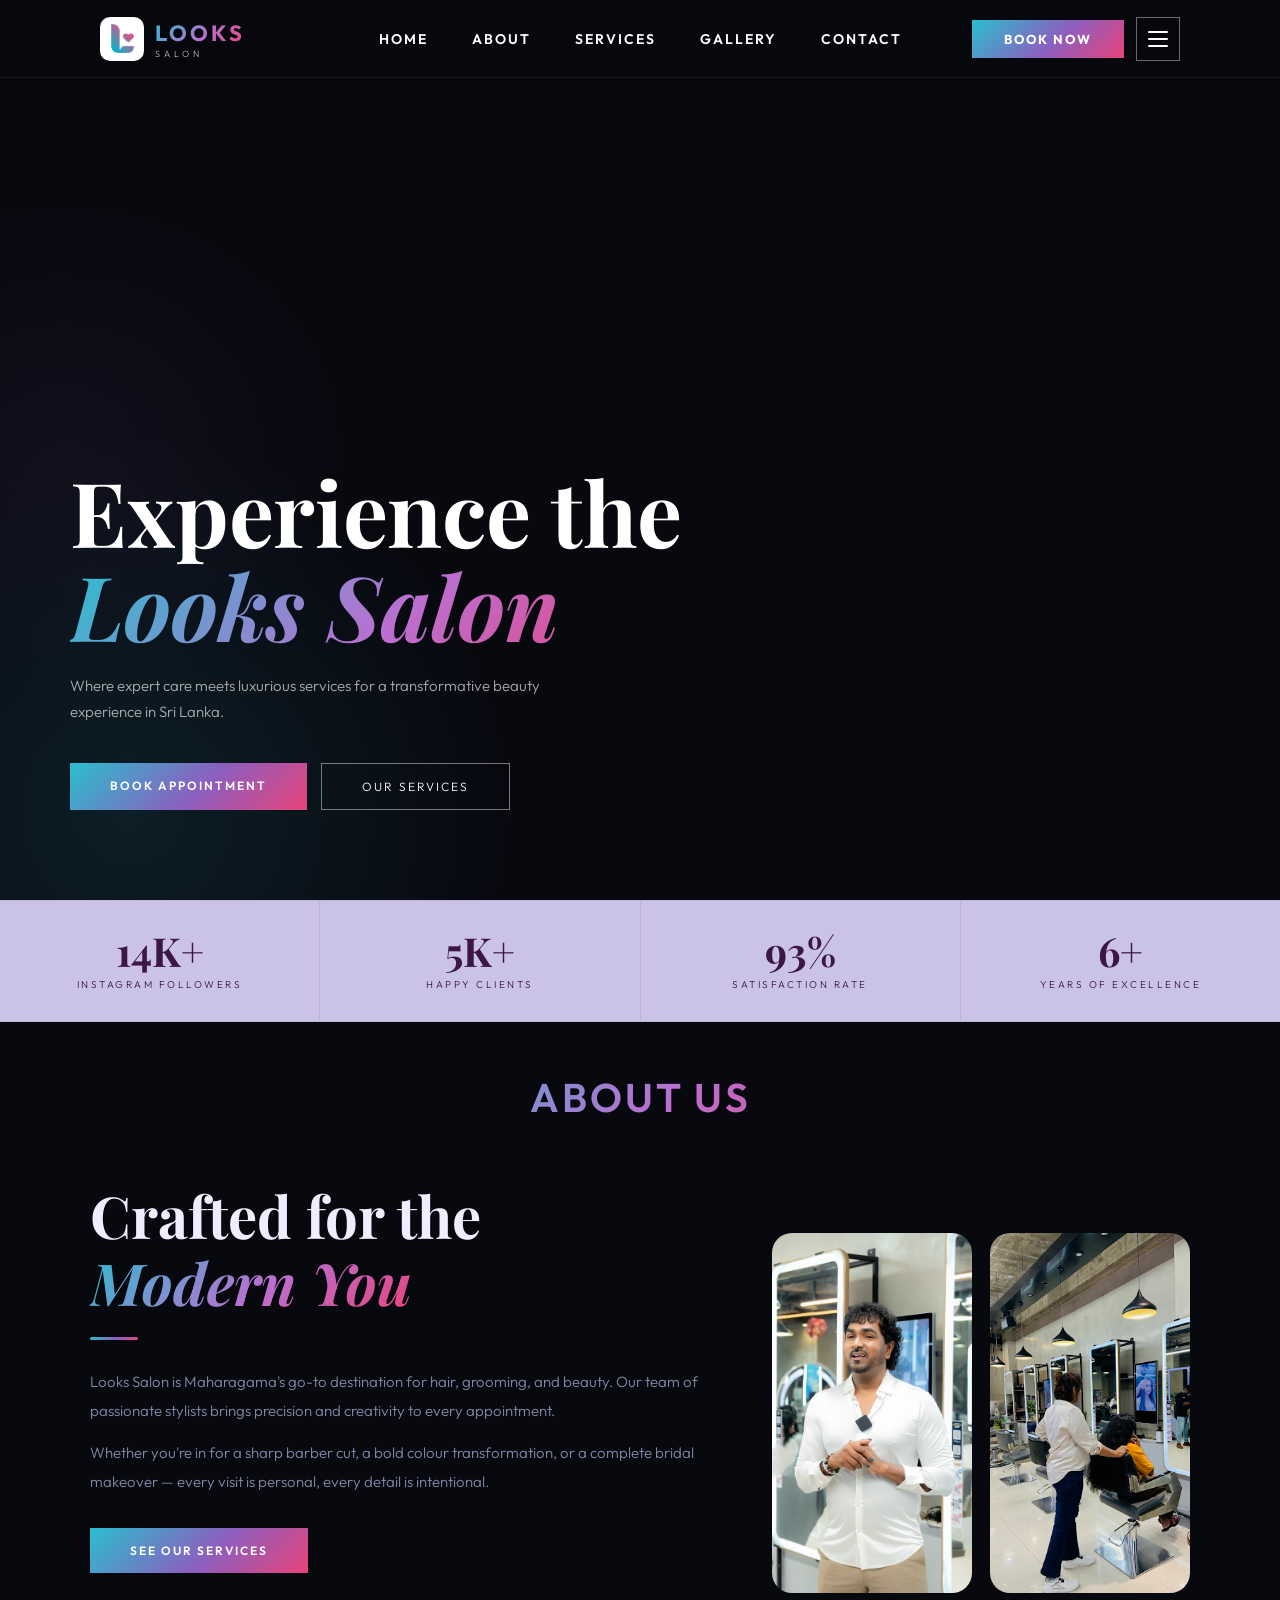
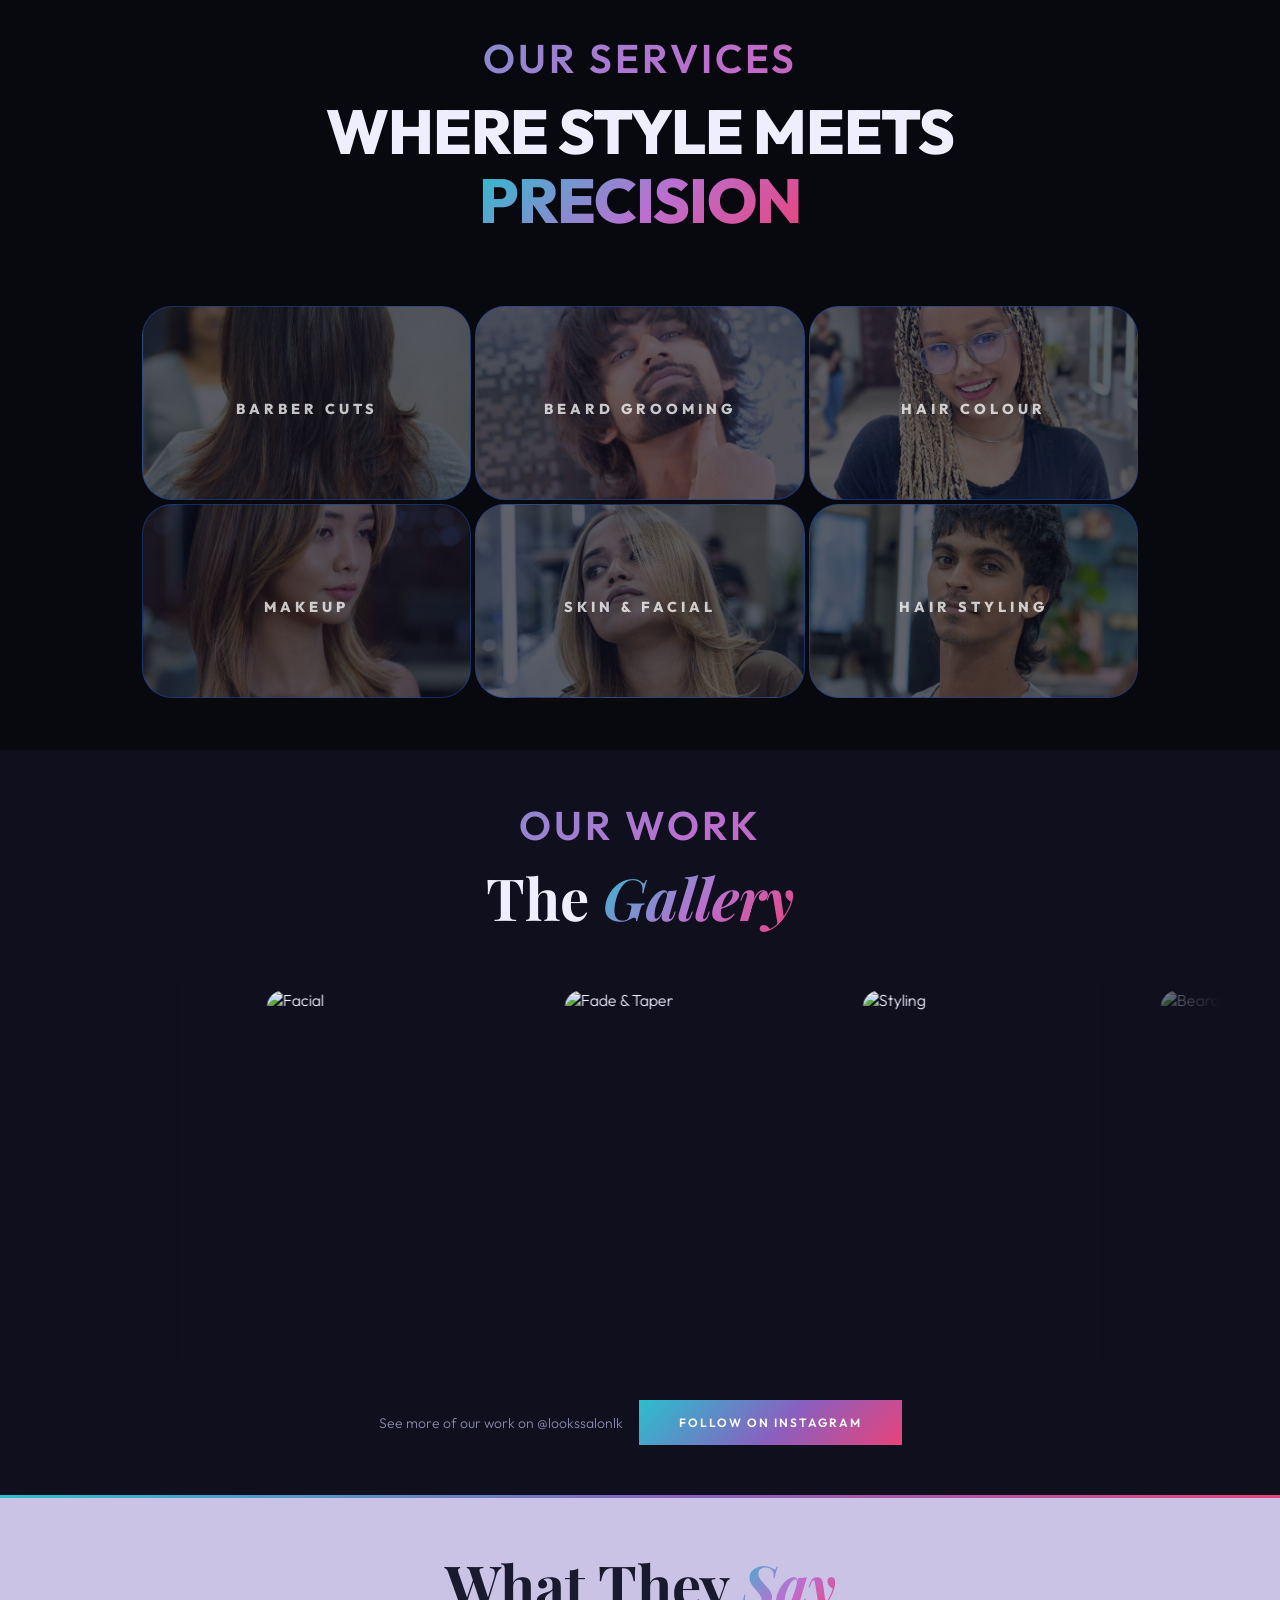
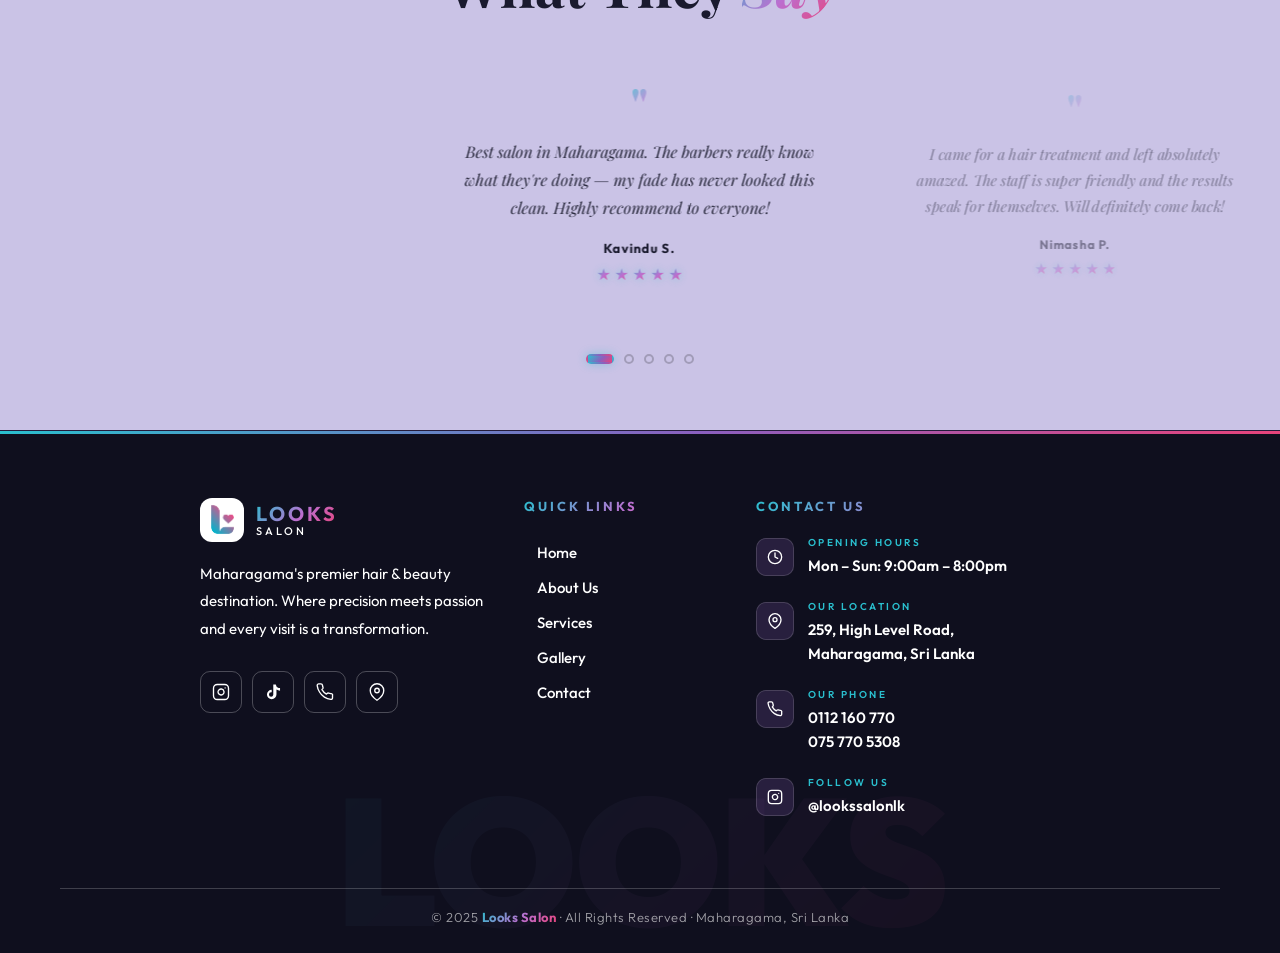
==== commit a4ebd777: "Change navigation and booking links to HTML" ====
--- a/index.html
+++ b/index.html
@@ -13,7 +13,7 @@
 <nav id="mainNav">
   <div class="nav-inner">
   <!-- Logo left -->
-  <a href="index.php" class="nav-logo">
+  <a href="index.html" class="nav-logo">
     <div class="nav-logo-img">
       <img src="assets/images/logo.jpg" alt="Looks Salon Logo" width="65">
     </div>
@@ -25,7 +25,7 @@
 
   <!-- Links center -->
   <ul class="nav-links">
-    <li><a href="index.php">Home</a></li>
+    <li><a href="index.html">Home</a></li>
     <li><a href="#about">About</a></li>
     <li><a href="#services">Services</a></li>
     <li><a href="#gallery">Gallery</a></li>
@@ -34,7 +34,7 @@
 
   <!-- Right actions: Book Now + Hamburger -->
   <div class="nav-actions">
-    <a href="booking.php" class="nav-book">Book Now</a>
+    <a href="booking.html" class="nav-book">Book Now</a>
     <button class="nav-hamburger" id="hamburgerBtn" title="Menu">
       <span></span>
       <span></span>
@@ -51,7 +51,7 @@
     <li><a href="#gallery">Gallery</a></li>
     <li><a href="#contact">Contact</a></li>
   </ul>
-  <a href="booking.php" class="drawer-book">Book Appointment</a>
+  <a href="booking.html" class="drawer-book">Book Appointment</a>
 </div>
 
 <!-- ══ HERO — full-screen video ══ -->
@@ -89,7 +89,7 @@
     </h1>
     <p class="hero-sub">Where expert care meets luxurious services for a transformative beauty experience in Sri Lanka.</p>
     <div class="hero-btns">
-      <a href="booking.php" class="btn-g">Book Appointment</a>
+      <a href="booking.html" class="btn-g">Book Appointment</a>
       <a href="#services" class="btn-o">Our Services</a>
     </div>
   </div>
@@ -98,9 +98,9 @@
 <!-- ══ STATS ══ -->
 <div class="stats-row">
   <div class="stat"><div class="stat-n">14K+</div><div class="stat-l">Instagram Followers</div></div>
-  <div class="stat"><div class="stat-n">545+</div><div class="stat-l">Happy Clients</div></div>
+  <div class="stat"><div class="stat-n">5K+</div><div class="stat-l">Happy Clients</div></div>
   <div class="stat"><div class="stat-n">94%</div><div class="stat-l">Satisfaction Rate</div></div>
-  <div class="stat"><div class="stat-n">10+</div><div class="stat-l">Years of Excellence</div></div>
+  <div class="stat"><div class="stat-n">6+</div><div class="stat-l">Years of Excellence</div></div>
 </div>
 
 <!-- ══ ABOUT ══ -->
@@ -143,38 +143,38 @@
 
 <div class="svc-grid">
 
-    <a href="booking.php" class="svc-tile svc-bg-1">
+    <a href="booking.html" class="svc-tile svc-bg-1">
       <div class="svc-tile-inner">
         <img src="assets/images/i.jpg" alt="">
         <div class="svc-tile-name">Barber Cuts</div>
       </div>
     </a>
 
-    <a href="booking.php" class="svc-tile svc-bg-2">
+    <a href="booking.html" class="svc-tile svc-bg-2">
       <div class="svc-tile-inner">
         <div class="svc-tile-name">Beard Grooming</div>
       </div>
     </a>
 
-    <a href="booking.php" class="svc-tile svc-bg-3">
+    <a href="booking.html" class="svc-tile svc-bg-3">
       <div class="svc-tile-inner">
         <div class="svc-tile-name">Hair Colour</div>
       </div>
     </a>
 
-    <a href="booking.php" class="svc-tile svc-bg-4">
+    <a href="booking.html" class="svc-tile svc-bg-4">
       <div class="svc-tile-inner">
         <div class="svc-tile-name">Makeup</div>
       </div>
     </a>
 
-    <a href="booking.php" class="svc-tile svc-bg-5">
+    <a href="booking.html" class="svc-tile svc-bg-5">
       <div class="svc-tile-inner">
         <div class="svc-tile-name">Skin &amp; Facial</div>
       </div>
     </a>
 
-    <a href="booking.php" class="svc-tile svc-bg-6">
+    <a href="booking.html" class="svc-tile svc-bg-6">
       <div class="svc-tile-inner">
         <div class="svc-tile-name">Hair Styling</div>
       </div>
@@ -198,69 +198,69 @@
 
       <!-- Set A -->
       <div class="gal-photo-card">
-        <img src="https://images.unsplash.com/photo-1503951914875-452162b0f3f1?w=500&q=80" alt="Barber Cut" loading="lazy"/>
+        <img src="assets/images/gallery/1.jpg" alt="Barber Cut" loading="lazy"/>
         <div class="gal-photo-label">Barber Cut</div>
       </div>
       <div class="gal-photo-card">
-        <img src="https://images.unsplash.com/photo-1570172619644-dfd03ed5d881?w=500&q=80" alt="Facial" loading="lazy"/>
+        <img src="assets/images/gallery/2.jpg" alt="Facial" loading="lazy"/>
         <div class="gal-photo-label">Facial</div>
       </div>
       <div class="gal-photo-card">
-        <img src="https://images.unsplash.com/photo-1622286342621-4bd786c2447c?w=500&q=80" alt="Fade & Taper" loading="lazy"/>
+        <img src="assets/images/gallery/3.jpg" alt="Fade & Taper" loading="lazy"/>
         <div class="gal-photo-label">Fade & Taper</div>
       </div>
       <div class="gal-photo-card">
-        <img src="https://images.unsplash.com/photo-1522337360788-8b13dee7a37e?w=500&q=80" alt="Styling" loading="lazy"/>
+        <img src="assets/images/gallery/4.jpg" alt="Styling" loading="lazy"/>
         <div class="gal-photo-label">Styling</div>
       </div>
       <div class="gal-photo-card">
-        <img src="https://images.unsplash.com/photo-1585747860715-2ba37e788b70?w=500&q=80" alt="Beard Grooming" loading="lazy"/>
+        <img src="assets/images/gallery/5.jpg" alt="Beard Grooming" loading="lazy"/>
         <div class="gal-photo-label">Beard Grooming</div>
       </div>
       <div class="gal-photo-card">
-        <img src="https://images.unsplash.com/photo-1460533893735-45cea2212645?w=500&q=80" alt="Colour" loading="lazy"/>
+        <img src="assets/images/gallery/6.jpg" alt="Colour" loading="lazy"/>
         <div class="gal-photo-label">Colour</div>
       </div>
       <div class="gal-photo-card">
-        <img src="https://images.unsplash.com/photo-1487412720507-e7ab37603c6f?w=500&q=80" alt="Bridal Makeup" loading="lazy"/>
+        <img src="assets/images/gallery/7.jpg" alt="Bridal Makeup" loading="lazy"/>
         <div class="gal-photo-label">Bridal Makeup</div>
       </div>
       <div class="gal-photo-card">
-        <img src="https://images.unsplash.com/photo-1512290923902-8a9f81dc236c?w=500&q=80" alt="Skin Care" loading="lazy"/>
+        <img src="assets/images/gallery/8.jpg" alt="Skin Care" loading="lazy"/>
         <div class="gal-photo-label">Skin Care</div>
       </div>
 
       <!-- Set B — duplicate for seamless loop -->
       <div class="gal-photo-card">
-        <img src="https://images.unsplash.com/photo-1503951914875-452162b0f3f1?w=500&q=80" alt="Barber Cut" loading="lazy"/>
+        <img src="assets/images/gallery/1.jpg" alt="Barber Cut" loading="lazy"/>
         <div class="gal-photo-label">Barber Cut</div>
       </div>
       <div class="gal-photo-card">
-        <img src="https://images.unsplash.com/photo-1570172619644-dfd03ed5d881?w=500&q=80" alt="Facial" loading="lazy"/>
+        <img src="assets/images/gallery/2.jpg" alt="Facial" loading="lazy"/>
         <div class="gal-photo-label">Facial</div>
       </div>
       <div class="gal-photo-card">
-        <img src="https://images.unsplash.com/photo-1622286342621-4bd786c2447c?w=500&q=80" alt="Fade & Taper" loading="lazy"/>
+        <img src="assets/images/gallery/3.jpg" alt="Fade & Taper" loading="lazy"/>
         <div class="gal-photo-label">Fade & Taper</div>
       </div>
       <div class="gal-photo-card">
-        <img src="https://images.unsplash.com/photo-1522337360788-8b13dee7a37e?w=500&q=80" alt="Styling" loading="lazy"/>
+        <img src="assets/images/gallery/4.jpg" alt="Styling" loading="lazy"/>
         <div class="gal-photo-label">Styling</div>
       </div>
       <div class="gal-photo-card">
-        <img src="https://images.unsplash.com/photo-1585747860715-2ba37e788b70?w=500&q=80" alt="Beard Grooming" loading="lazy"/>
+        <img src="assets/images/gallery/5.jpg" alt="Beard Grooming" loading="lazy"/>
         <div class="gal-photo-label">Beard Grooming</div>
       </div>
       <div class="gal-photo-card">
-        <img src="https://images.unsplash.com/photo-1460533893735-45cea2212645?w=500&q=80" alt="Colour" loading="lazy"/>
+        <img src="assets/images/gallery/6.jpg" alt="Colour" loading="lazy"/>
         <div class="gal-photo-label">Colour</div>
       </div>
       <div class="gal-photo-card">
-        <img src="https://images.unsplash.com/photo-1487412720507-e7ab37603c6f?w=500&q=80" alt="Bridal Makeup" loading="lazy"/>
+        <img src="assets/images/gallery/7.jpg" alt="Bridal Makeup" loading="lazy"/>
         <div class="gal-photo-label">Bridal Makeup</div>
       </div>
       <div class="gal-photo-card">
-        <img src="https://images.unsplash.com/photo-1512290923902-8a9f81dc236c?w=500&q=80" alt="Skin Care" loading="lazy"/>
+        <img src="assets/images/gallery/8.jpg" alt="Skin Care" loading="lazy"/>
         <div class="gal-photo-label">Skin Care</div>
       </div>
 
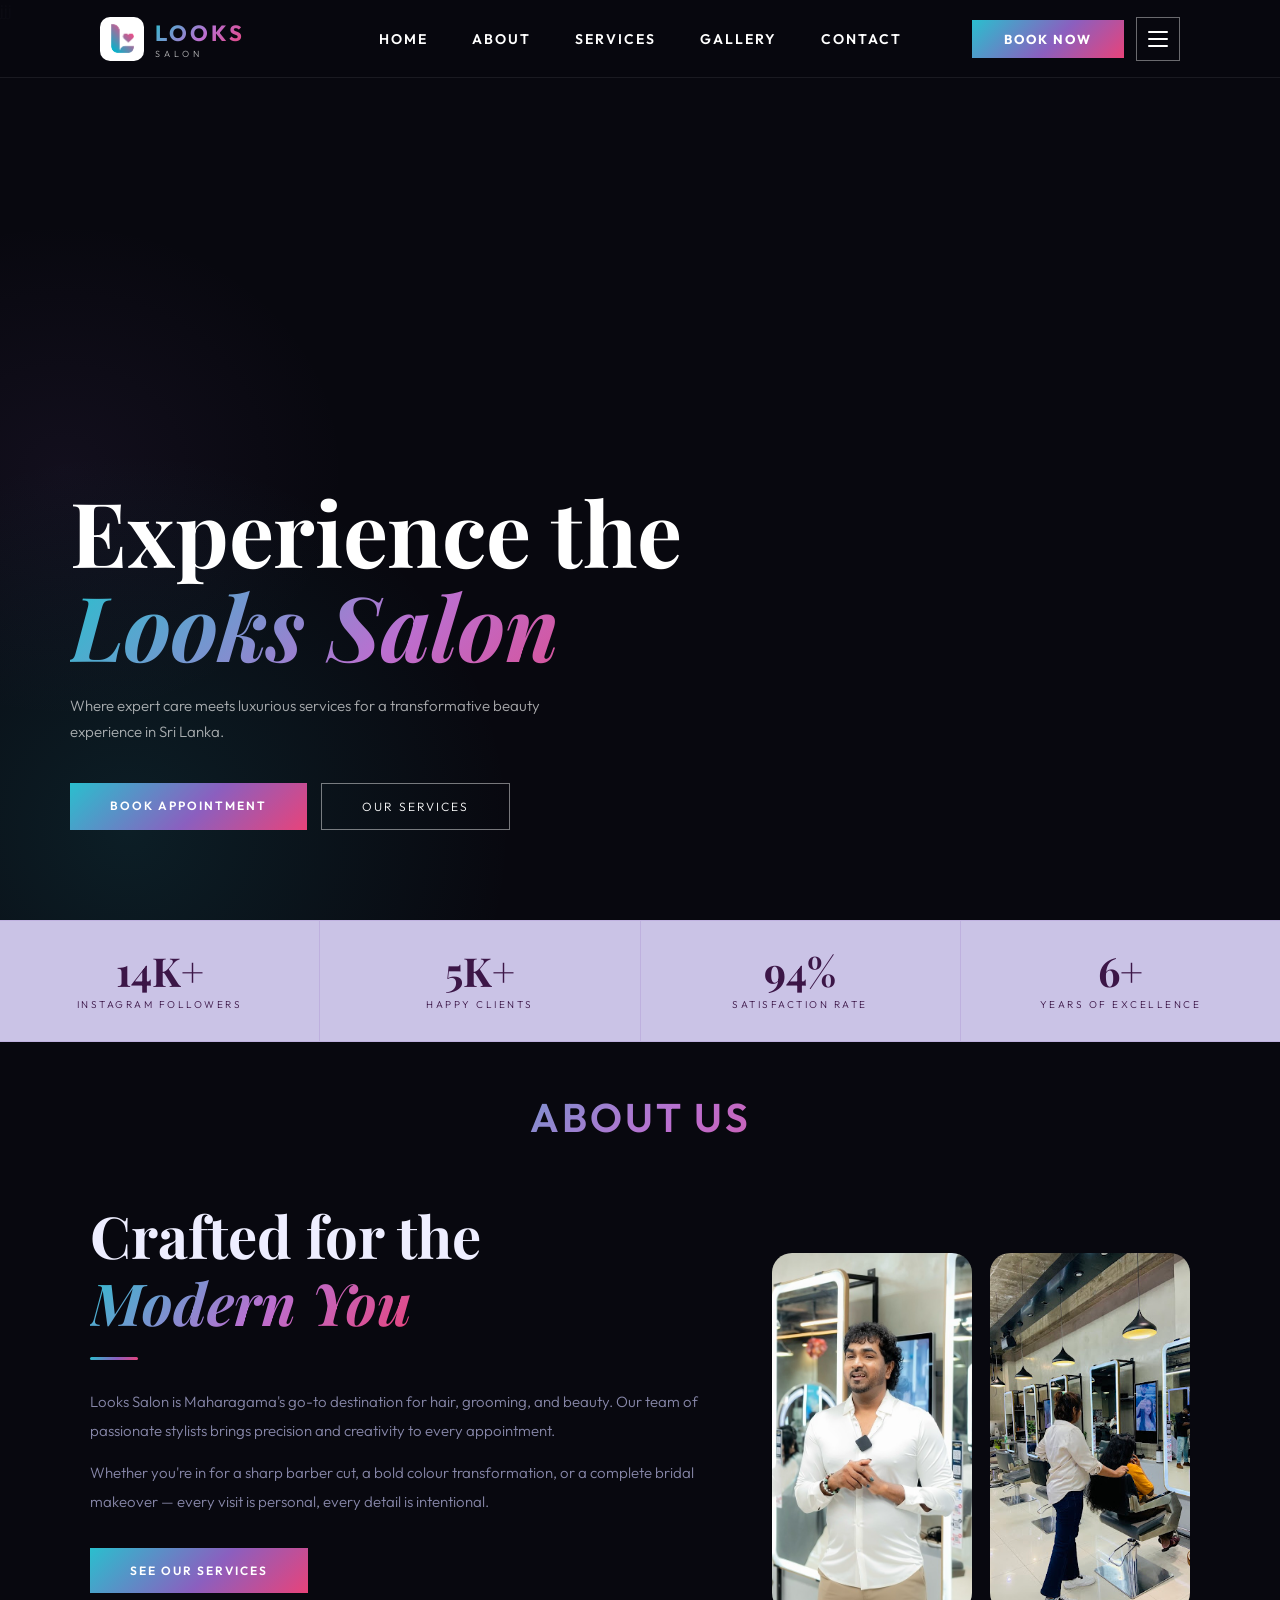
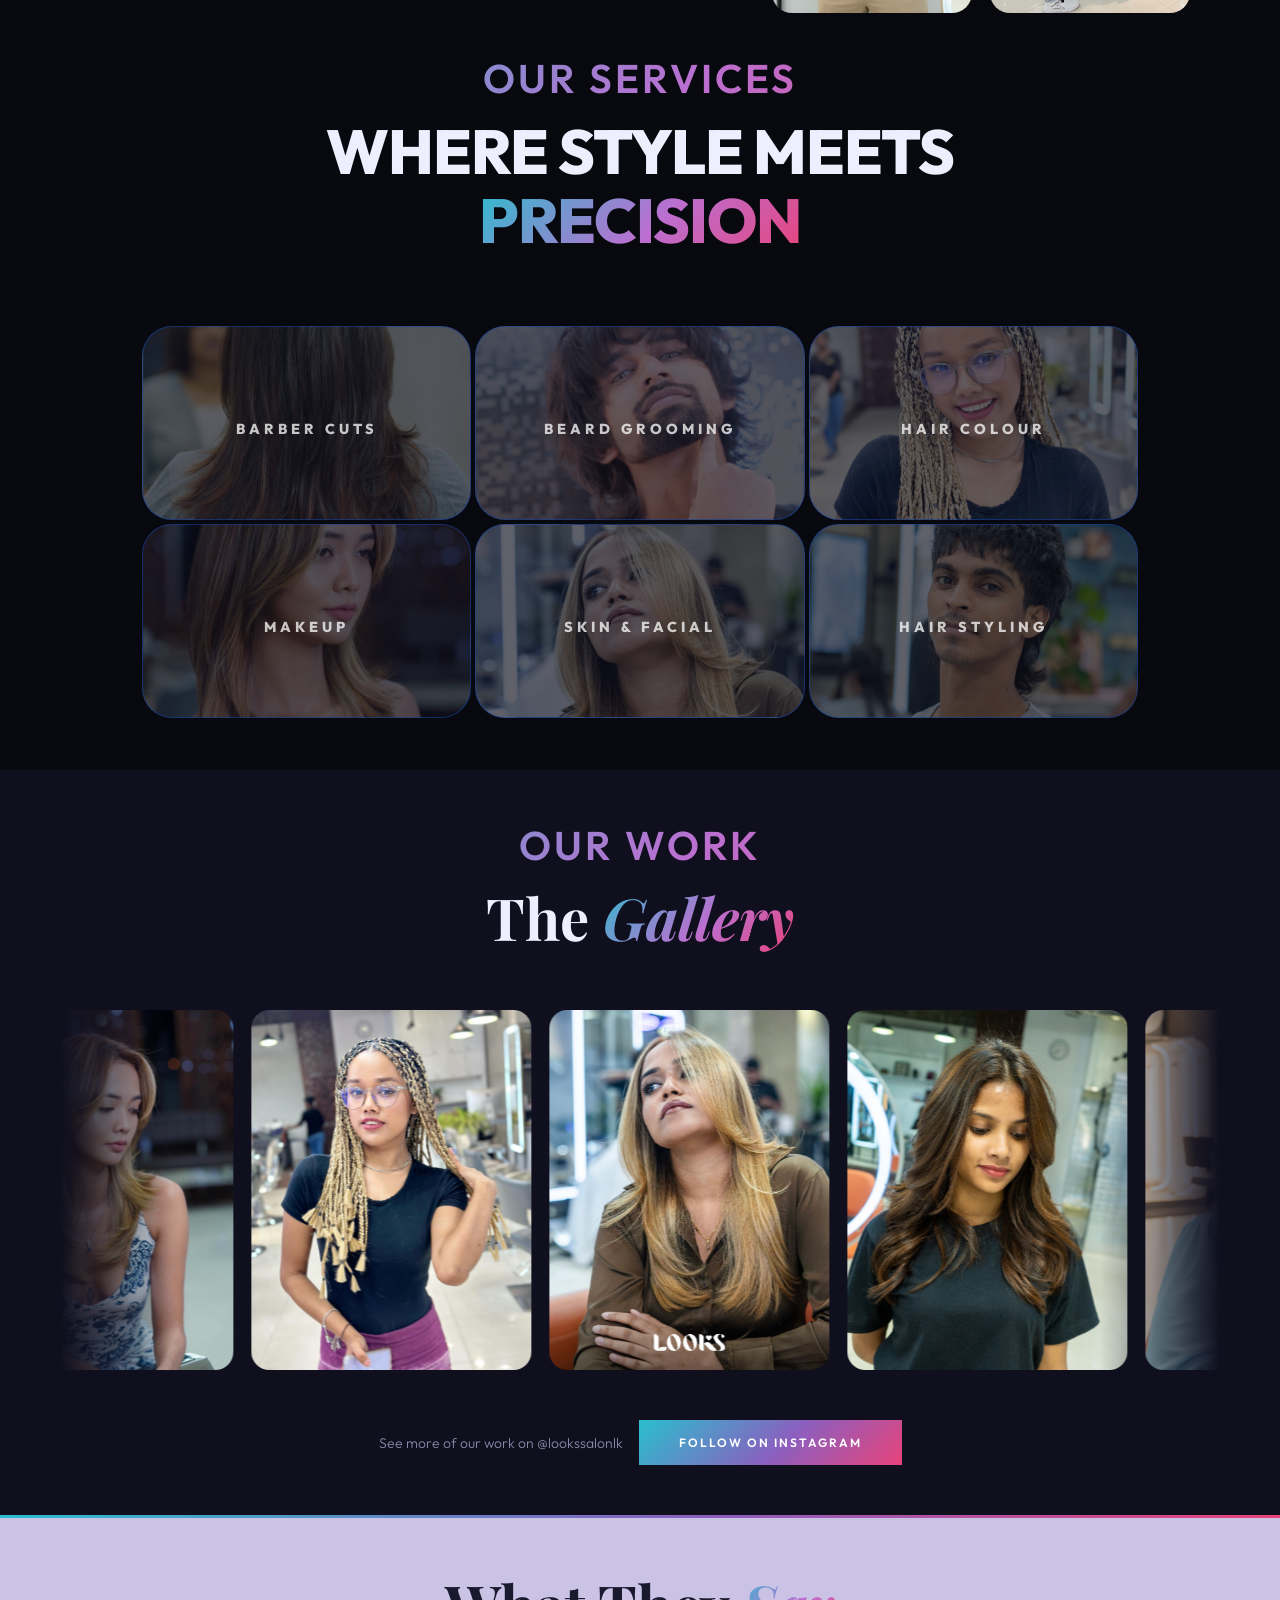
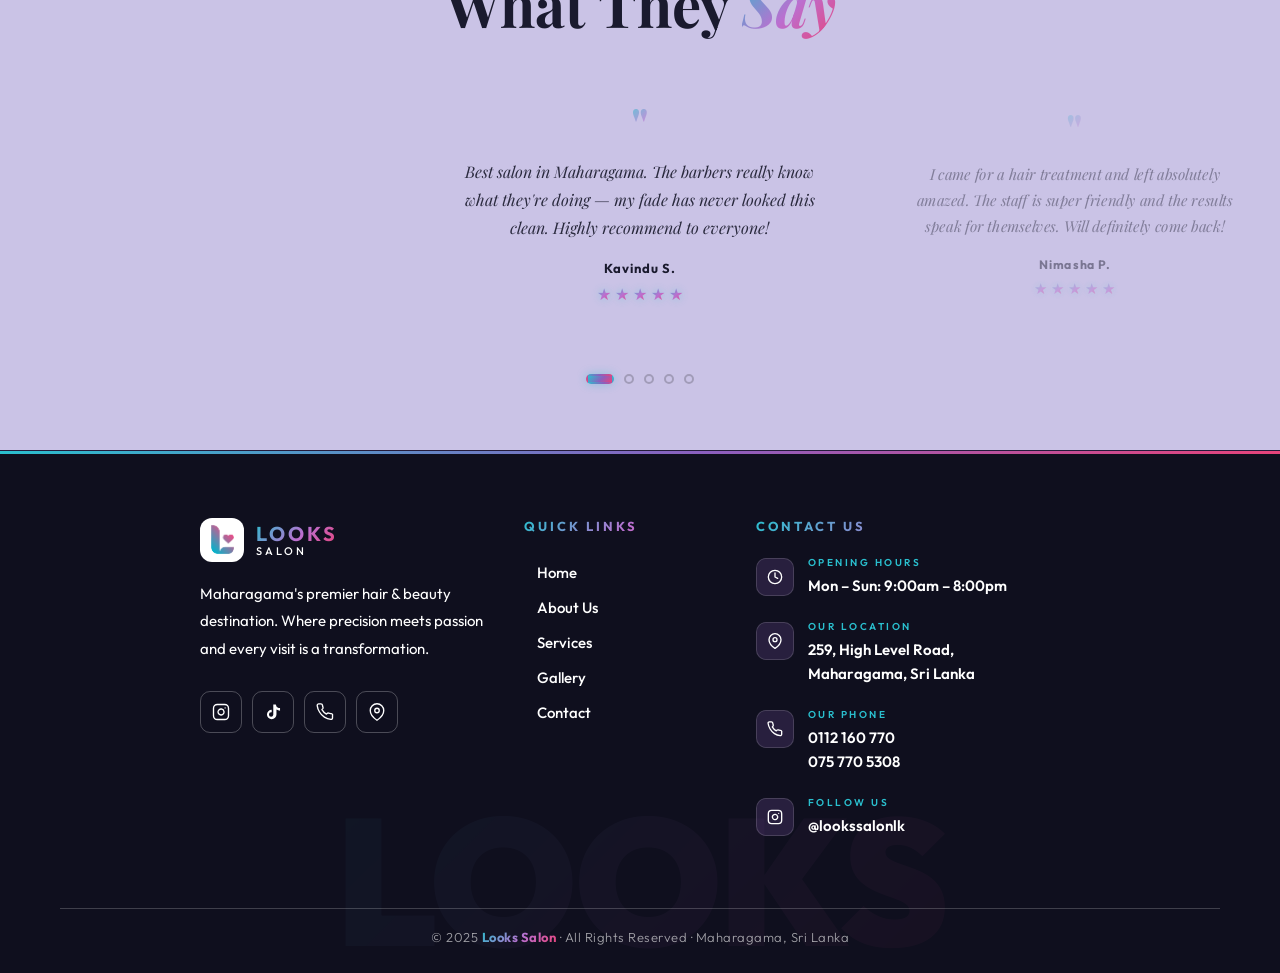
==== commit 04099df7: "Update index.html" ====
--- a/index.html
+++ b/index.html
@@ -9,7 +9,7 @@
 </head>
 <body>
 
-<!-- ══ NAV ══ -->
+<!-- ══ NAV ══ -->jjj
 <nav id="mainNav">
   <div class="nav-inner">
   <!-- Logo left -->
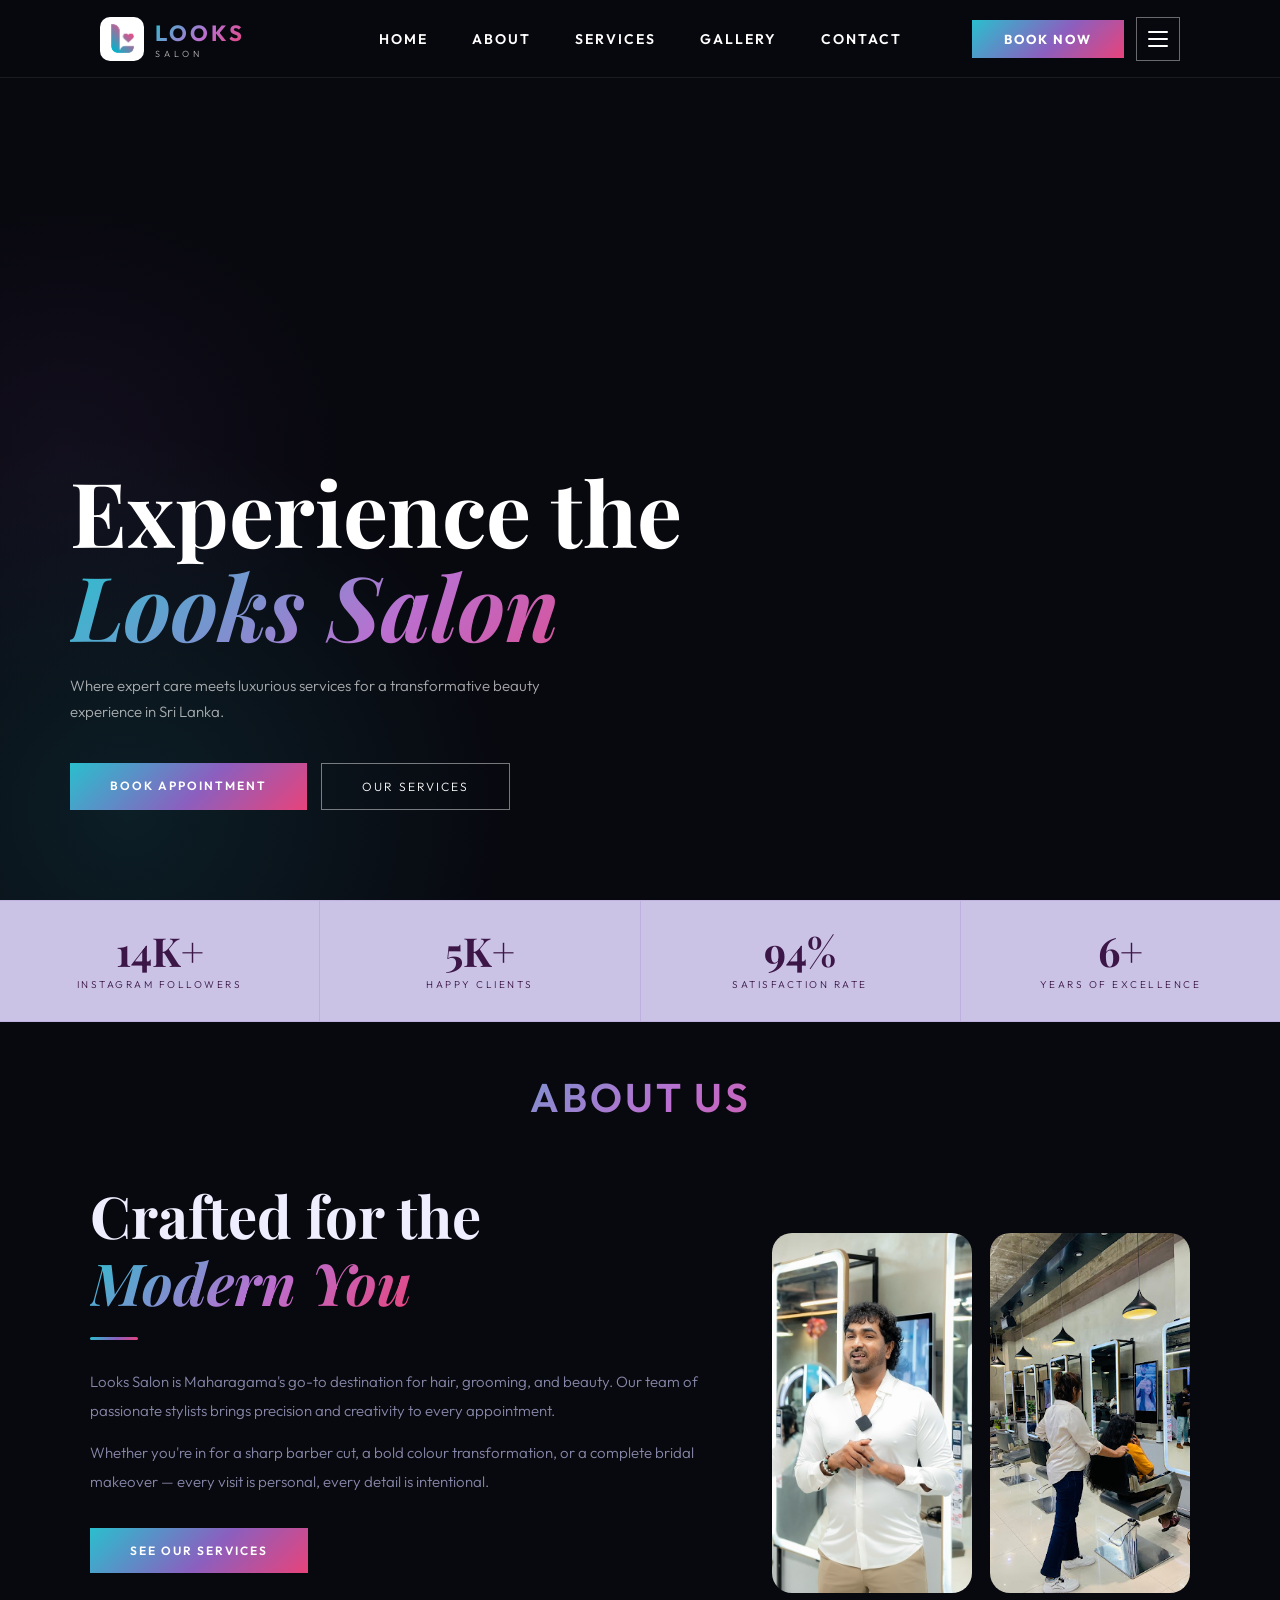
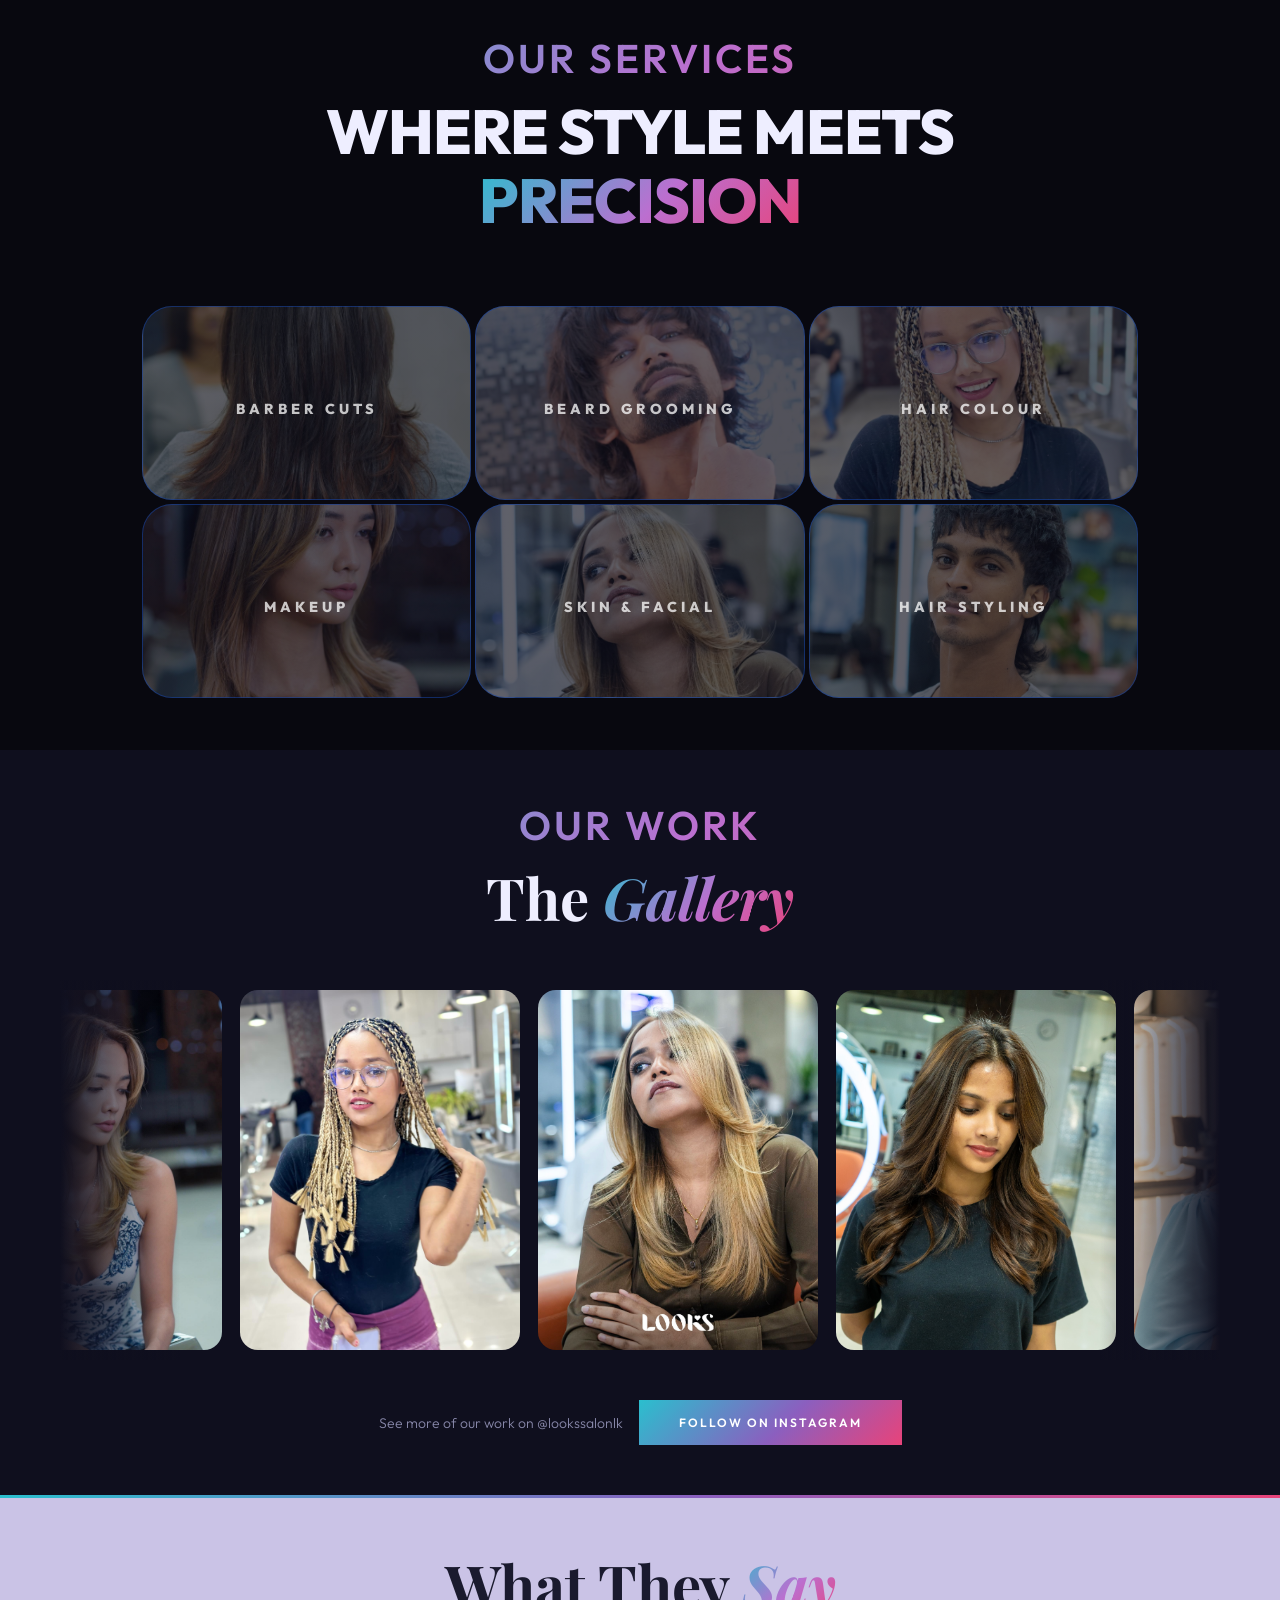
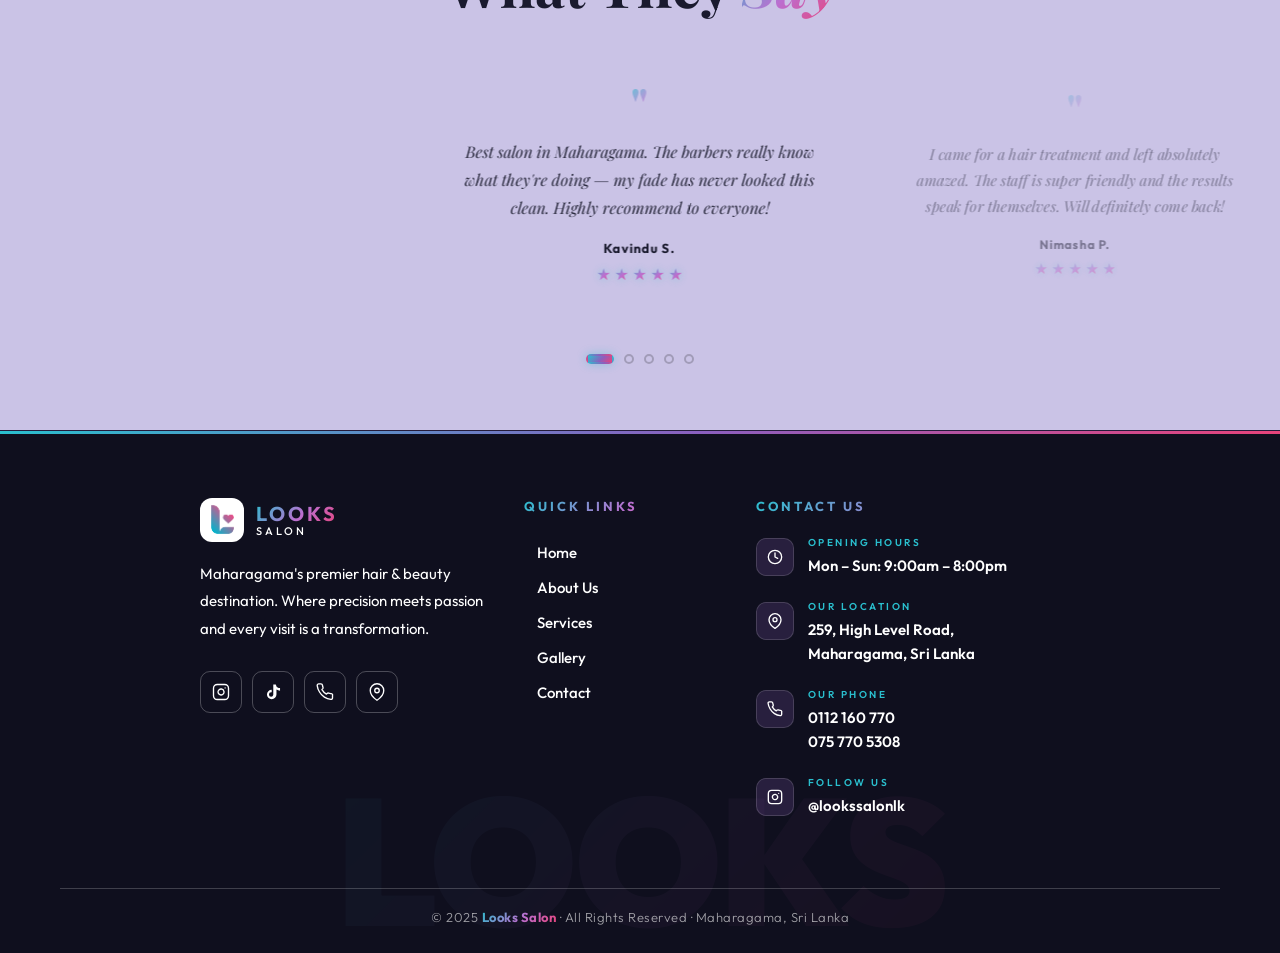
==== commit 61b8b566: "Update index.html" ====
--- a/index.html
+++ b/index.html
@@ -9,7 +9,7 @@
 </head>
 <body>
 
-<!-- ══ NAV ══ -->jjj
+<!-- ══ NAV ══ -->
 <nav id="mainNav">
   <div class="nav-inner">
   <!-- Logo left -->
